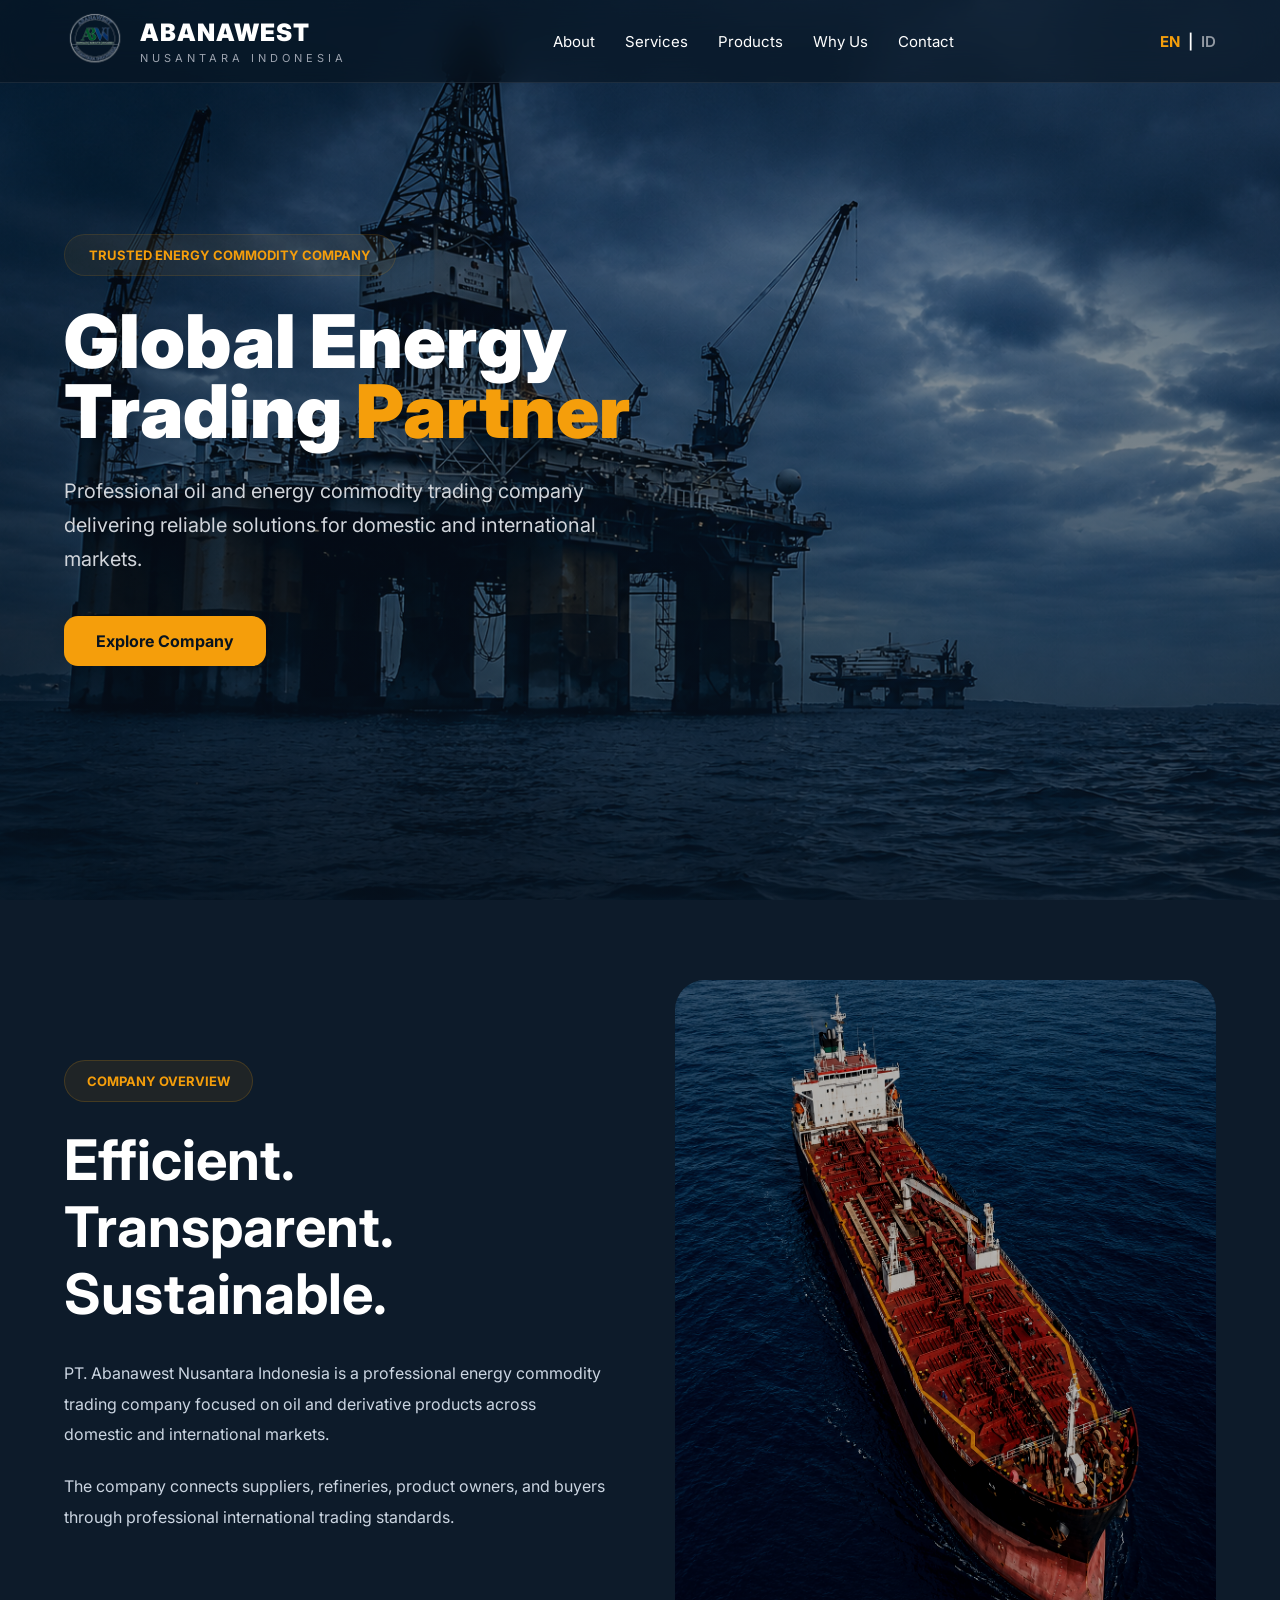
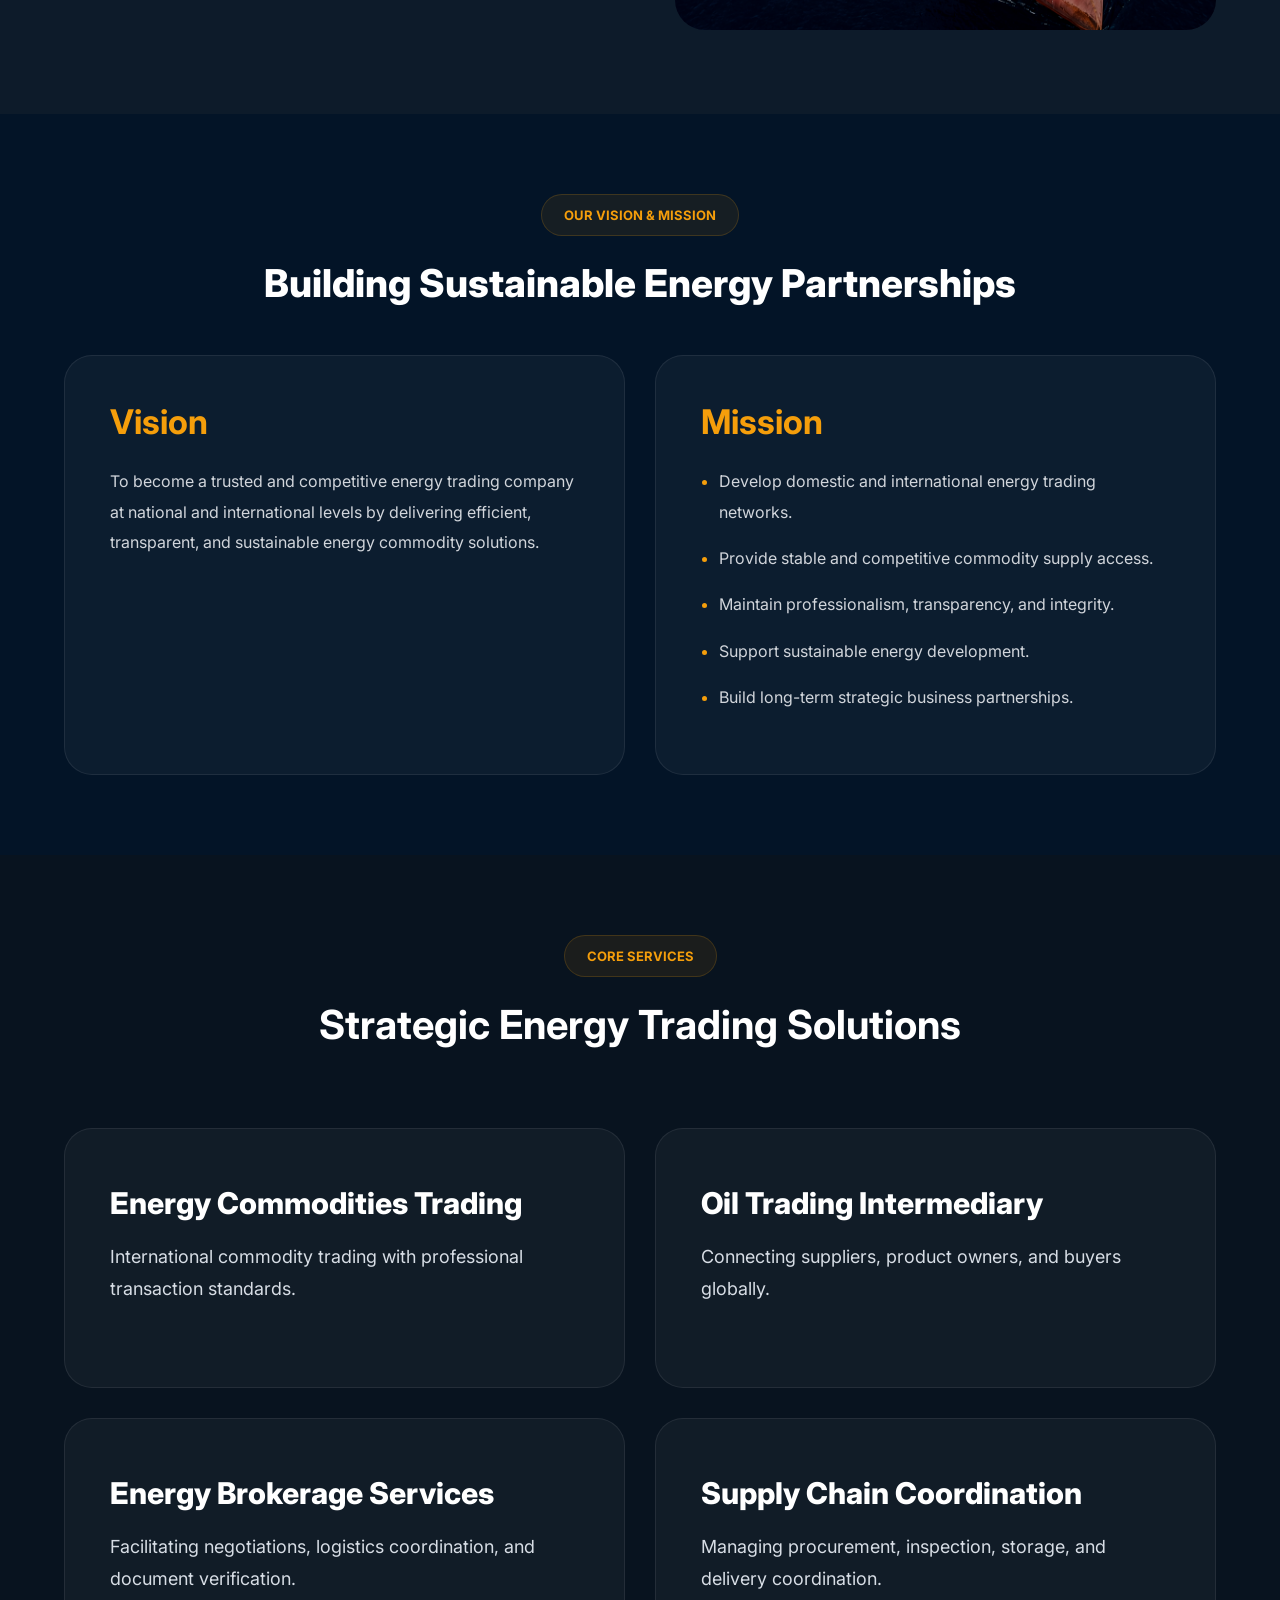
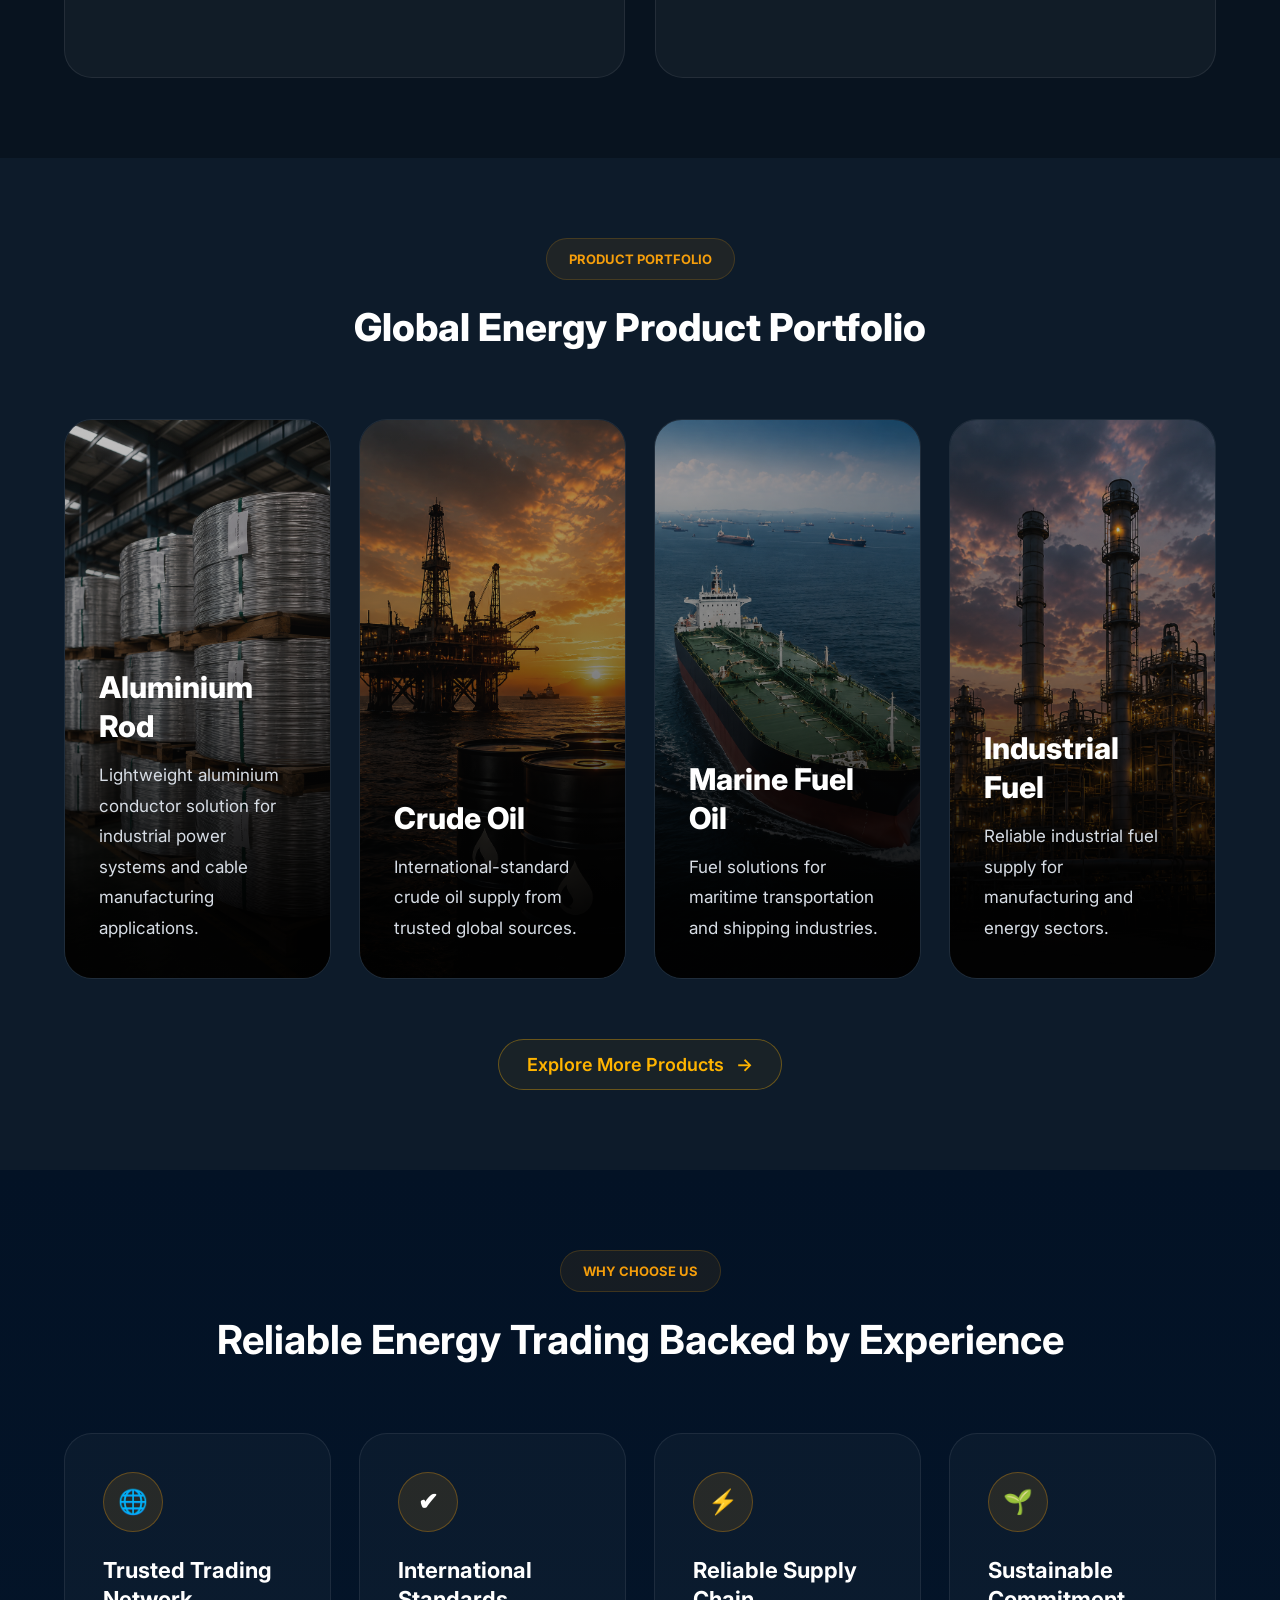
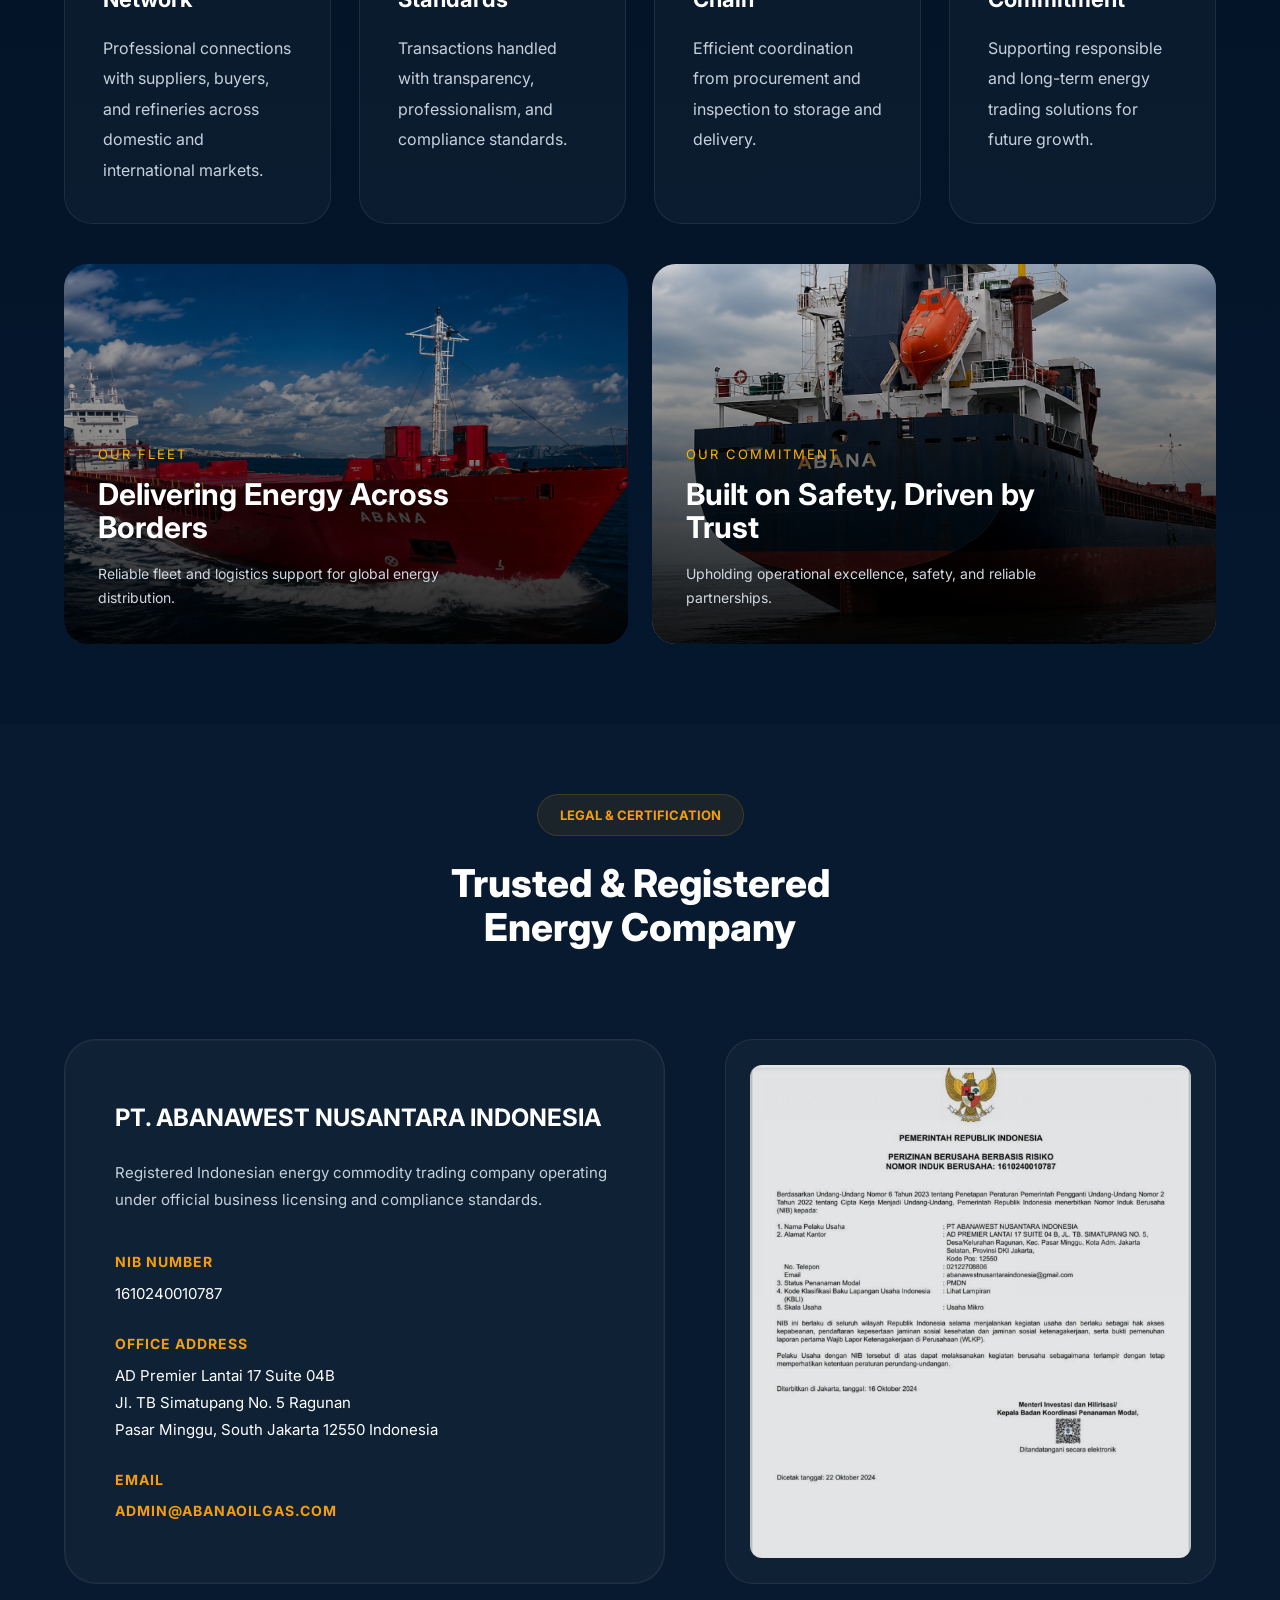
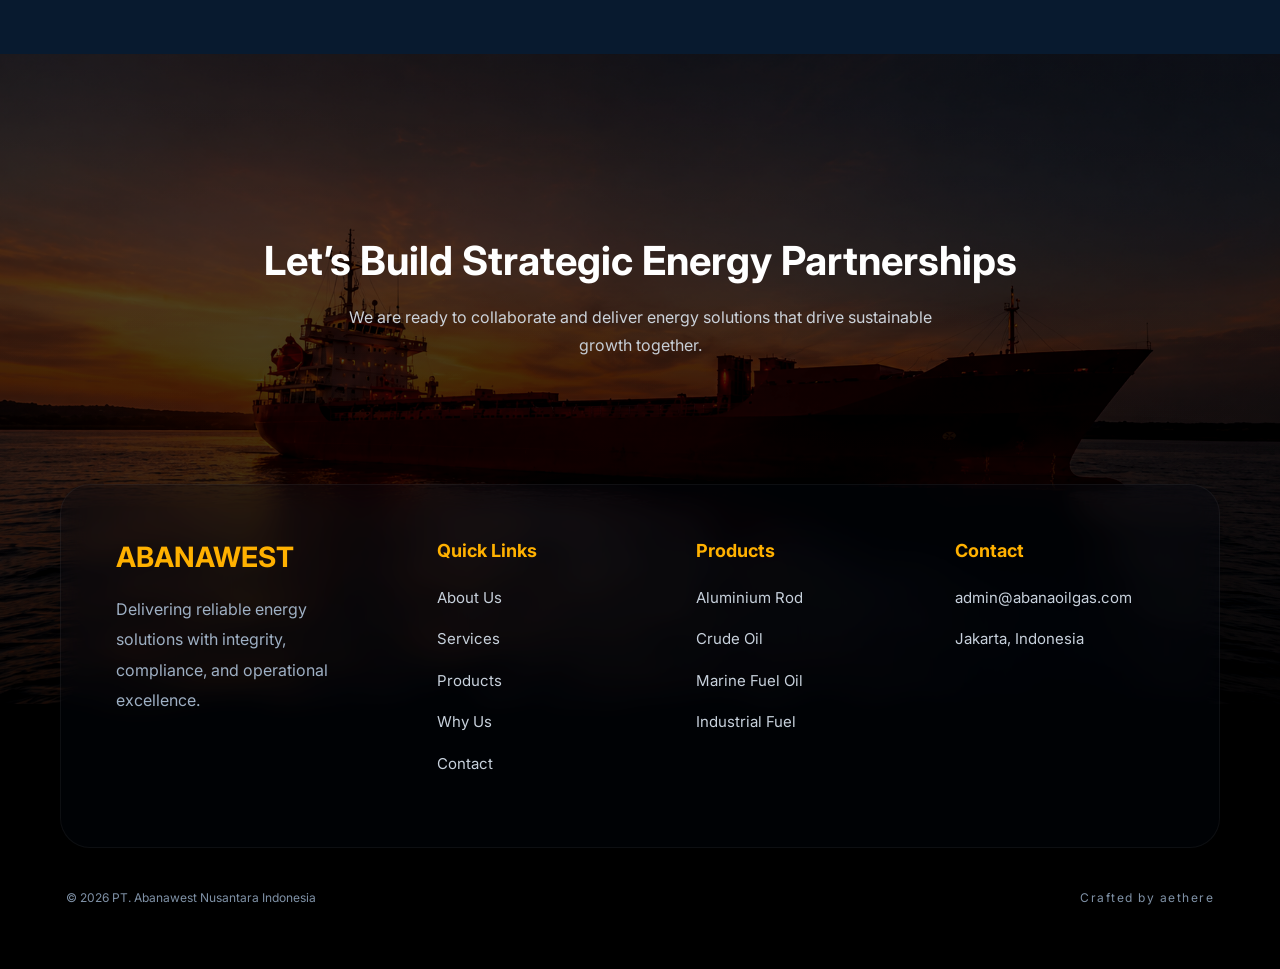
==== index.html @ 4944ed4c "first upload" ====
<!DOCTYPE html>
<html lang="en">

<head>

  <meta charset="UTF-8"/>

  <meta
    name="viewport"
    content="width=device-width, initial-scale=1.0"
  />

  <title>
    PT. Abanawest Nusantara Indonesia
  </title>

  <!-- GOOGLE FONT -->
  <link rel="preconnect" href="https://fonts.googleapis.com">

  <link
    rel="preconnect"
    href="https://fonts.gstatic.com"
    crossorigin
  >

  <link
    href="https://fonts.googleapis.com/css2?family=Inter:wght@300;400;500;600;700;800;900&display=swap"
    rel="stylesheet"
  >

  <!-- CSS -->
  <link rel="stylesheet" href="style.css"/>

</head>

<body>


  <!-- ========================= -->
  <!-- NAVBAR -->
  <!-- ========================= -->

  <header class="navbar">

    <div class="container nav-wrapper">

      <div class="logo-area">
        </a>

        <img
          src="images/abanalogo.png"
          alt="Abanawest Logo"
        >

        <div class="logo-text">

          <h1>
            ABANAWEST
          </h1>

          <p>
            NUSANTARA INDONESIA
          </p>

        </div>

      </div>


      <nav class="nav-menu">

        <a href="#about">
          About
        </a>

        <a href="#services">
          Services
        </a>

        <a href="#products">
          Products
        </a>

        <a href="#why-us">
          Why Us
        </a>
        
<a href="#footer-contact">
  Contact
</a>
      </nav>


      <div class="right-navbar">

        <div class="language-switcher">

          <span class="lang active" data-lang="en">
            EN
          </span>

          <span>|</span>

          <span class="lang" data-lang="id">
            ID
          </span>

        </div>

        <div class="mobile-menu-btn">

          ☰

        </div>

      </div>

    </div>

  </header>



  <!-- ========================= -->
  <!-- HERO -->
  <!-- ========================= -->

  <section class="hero">

    <div class="hero-overlay"></div>

    <div class="container hero-content">

      <div class="hero-text">

        <span class="hero-badge">

          TRUSTED ENERGY COMMODITY COMPANY

        </span>

        <h1
        data-en="Global Energy <span class='white-text'>Trading</span> <span>Partner</span>"

        data-id="Mitra Perdagangan Energi Global">

        Global Energy <span class="white-text">Trading</span> <span>Partner</span>

        </h1>


        <p

        data-en="Professional oil and energy commodity trading company delivering reliable solutions for domestic and international markets."

        data-id="Perusahaan perdagangan komoditas minyak dan energi profesional yang menyediakan solusi terpercaya untuk pasar domestik dan internasional.">

        Professional oil and energy commodity trading company delivering reliable solutions for domestic and international markets.

        </p>

        <div class="hero-buttons">

          <a
            href="#about"
            class="btn-primary"
          >
            Explore Company
          </a>
        </div>

      </div>

    </div>

  </section>



 <!-- ========================= -->
<!-- ABOUT -->
<!-- ========================= -->

<section
  class="about"
  id="about"
>

  <div class="container about-grid">

    <div class="about-text">

      <span class="section-tag">
        COMPANY OVERVIEW
      </span>

      <h2>

        Efficient.
        Transparent.
        Sustainable.

      </h2>

      <p class="about-p1">

        PT. Abanawest Nusantara Indonesia is a
        professional energy commodity trading
        company focused on oil and derivative
        products across domestic and
        international markets.

      </p>

      <p class="about-p2">

        The company connects suppliers,
        refineries, product owners,
        and buyers through professional
        international trading standards.

      </p>

    </div>

    <div class="about-image">

      <img
        src="images/tanker.jpg"
        alt="Oil Industry"
      >

    </div>

  </div>

</section>



<!-- ========================= -->
<!-- VISION MISSION -->
<!-- ========================= -->

<section
  class="vision-mission"
  id="vision-mission"
>

  <div class="container">

    <div class="section-title center">

      <span class="section-tag">
        OUR VISION & MISSION
      </span>

      <h2 class="vision-title">
        Building Sustainable
        Energy Partnerships
      </h2>

    </div>


    <div class="vm-grid">


      <!-- VISION -->

      <div class="vm-card">

        <h3 class="vision-heading">
          Vision
        </h3>

        <p class="vision-text">

          To become a trusted and competitive
          energy trading company at national
          and international levels by delivering
          efficient, transparent, and sustainable
          energy commodity solutions.

        </p>

      </div>



      <!-- MISSION -->

      <div class="vm-card">

        <h3 class="mission-heading">
          Mission
        </h3>

        <ul class="mission-list">

          <li>
            Develop domestic and international
            energy trading networks.
          </li>

          <li>
            Provide stable and competitive
            commodity supply access.
          </li>

          <li>
            Maintain professionalism,
            transparency, and integrity.
          </li>

          <li>
            Support sustainable
            energy development.
          </li>

          <li>
            Build long-term strategic
            business partnerships.
          </li>

        </ul>

      </div>

    </div>

  </div>

</section>


  <!-- ========================= -->
  <!-- SERVICES -->
  <!-- ========================= -->

  <section
    class="services"
    id="services"
  >

    <div class="container">

      <div class="section-title">

        <span class="section-tag">
          CORE SERVICES
        </span>

<h2 class="services-heading">

  Strategic Energy
  Trading Solutions

</h2>

      </div>

      <div class="service-grid">

        <div class="service-card">

          <h3>
            Energy Commodities Trading
          </h3>

          <p>

            International commodity trading
            with professional transaction
            standards.

          </p>

        </div>

        <div class="service-card">

          <h3>
            Oil Trading Intermediary
          </h3>

          <p>

            Connecting suppliers,
            product owners,
            and buyers globally.

          </p>

        </div>

        <div class="service-card">

          <h3>
            Energy Brokerage Services
          </h3>

          <p>

            Facilitating negotiations,
            logistics coordination,
            and document verification.

          </p>

        </div>

        <div class="service-card">

          <h3>
            Supply Chain Coordination
          </h3>

          <p>

            Managing procurement,
            inspection,
            storage,
            and delivery coordination.

          </p>

        </div>

      </div>

    </div>

  </section>



  <!-- ========================= -->
<!-- PRODUCTS -->
<!-- ========================= -->

<section class="products-section" id="products">

  <div class="container">

    <div class="section-title center">

      <span class="section-tag">
        PRODUCT PORTFOLIO
      </span>

      <h2 class="products-heading">
        Global Energy Product Portfolio
      </h2>

    </div>


    <div class="products-grid">


      <!-- B40 -->

   <div class="product-card">

  <img
    src="images/b40-biodiesel.jpg"
    alt="B40 Biodiesel"
  >

  <div class="product-overlay"></div>

  <div class="product-content">

    <h3 class="product-title-1">
      Aluminium Rod
    </h3>

    <p class="product-desc-1">

      Lightweight aluminium conductor solution
  for industrial power systems and cable
  manufacturing applications.

    </p>

  </div>

</div>



      <!-- CRUDE OIL -->

   <div class="product-card">

  <img
    src="images/crude-oil.jpg"
    alt="Crude Oil"
  >

  <div class="product-overlay"></div>

  <div class="product-content">

    <h3 class="product-title-2">
      Crude Oil
    </h3>

    <p class="product-desc-2">

      International-standard crude oil supply
      from trusted global sources.

    </p>

  </div>

</div>



      <!-- MARINE -->

    <div class="product-card">

  <img
    src="images/marine-fuel-oil.jpg"
    alt="Marine Fuel Oil"
  >

  <div class="product-overlay"></div>

  <div class="product-content">

    <h3 class="product-title-3">
      Marine Fuel Oil
    </h3>

    <p class="product-desc-3">

      Fuel solutions for maritime transportation
      and shipping industries.

    </p>

  </div>

</div>



      <!-- INDUSTRIAL -->
<div class="product-card">

  <img
    src="images/industrial-fuel.jpg"
    alt="Industrial Fuel"
  >

  <div class="product-overlay"></div>

  <div class="product-content">

    <h3 class="product-title-4">
      Industrial Fuel
    </h3>

    <p class="product-desc-4">

      Reliable industrial fuel supply for
      manufacturing and energy sectors.

    </p>

  </div>

</div>


    </div>
<div class="products-more">

  <a href="renewable-energy.html" class="more-products-btn">

    Explore More Products
    <span>→</span>

  </a>

</div>
  </div>

</section>  


<!-- ========================= -->
<!-- WHY US -->
<!-- ========================= -->

<section class="why-section" id="why-us">

  <div class="container">

    <!-- TOP -->

<div class="why-top">

  <div class="why-title-wrap">

    <div class="section-tag">
      WHY CHOOSE US
    </div>

    <h2 class="why-heading">
      Reliable Energy Trading Backed by Experience
    </h2>

  </div>

</div>


    <!-- GRID -->

    <div class="why-grid">

      <!-- CARD 1 -->

      <div class="why-card">

        <div class="why-icon">
          🌐
        </div>

        <h3>
          Trusted Trading Network
        </h3>

        <p>

          Professional connections with suppliers,
          buyers, and refineries across domestic
          and international markets.

        </p>

      </div>



      <!-- CARD 2 -->

      <div class="why-card">

        <div class="why-icon">
          ✔
        </div>

        <h3>
          International Standards
        </h3>

        <p>

          Transactions handled with transparency,
          professionalism, and compliance standards.

        </p>

      </div>



      <!-- CARD 3 -->

      <div class="why-card">

        <div class="why-icon">
          ⚡
        </div>

        <h3>
          Reliable Supply Chain
        </h3>

        <p>

          Efficient coordination from procurement
          and inspection to storage and delivery.

        </p>

      </div>



      <!-- CARD 4 -->

      <div class="why-card">

        <div class="why-icon">
          🌱
        </div>

        <h3>
          Sustainable Commitment
        </h3>

        <p>

          Supporting responsible and long-term
          energy trading solutions for future growth.

        </p>

      </div>

    </div>



    <!-- SHIP SHOWCASE -->

    <div class="ship-showcase">


      <!-- LEFT -->

      <div class="ship-card">

        <img
          src="images/ship-red.jpg"
          alt="ABANA Ship"
        >

<div class="ship-overlay">

  <span class="fleet-label-1">
    OUR FLEET
  </span>

  <h3 class="fleet-title-1">

    Delivering Energy
    Across Borders

  </h3>

  <p class="fleet-desc-1">

    Reliable fleet and logistics support
    for global energy distribution.

  </p>

</div>

      </div>



      <!-- RIGHT -->

      <div class="ship-card">

        <img
          src="images/ship-blue.jpg"
          alt="ABANA Vessel"
        >
<div class="ship-overlay">

  <span class="fleet-label-2">
    OUR COMMITMENT
  </span>

  <h3 class="fleet-title-2">

    Built on Safety,
    Driven by Trust

  </h3>

  <p class="fleet-desc-2">

    Upholding operational excellence,
    safety, and reliable partnerships.

  </p>

</div>

      </div>

    </div>

  </div>

</section>



<!-- ========================= -->
<!-- CERTIFICATIONS -->
<!-- ========================= -->

<section class="certification-section">

  <div class="container">

    <div class="section-title center">

      <span class="section-tag">
        LEGAL & CERTIFICATION
      </span>

    <h2 class="certification-heading">
  Trusted & Registered
  <br>
  Energy Company
</h2>

<br>
  
</h3>

    </div>


    <div class="certification-wrapper">


      <!-- LEFT -->

      <div class="certification-content">

        <h3 class="cert-title">
          PT. ABANAWEST NUSANTARA INDONESIA
        </h3>

        <p class="cert-desc">

          Registered Indonesian energy commodity
          trading company operating under official
          business licensing and compliance standards.

        </p>


        <div class="cert-info">

          <div class="cert-item">

            <span>
              NIB Number
            </span>

            <p>
              1610240010787
            </p>

          </div>


          <div class="cert-item">

            <span>
              Office Address
            </span>

            <p>

              AD Premier Lantai 17 Suite 04B<br>

              Jl. TB Simatupang No. 5 Ragunan<br>

              Pasar Minggu, South Jakarta 12550 Indonesia

            </p>

          </div>


          <div class="cert-item">

            <span>
              Email
            </span>

            <p>

              <span class="email-break">

               admin@abanaoilgas.com

              </span>

            </p>

          </div>

        </div>

      </div>



      <!-- RIGHT -->

      <div class="certificate-image">

        <img
          src="images/certificate.jpg"
          alt="Company Certificate"
        >

      </div>

    </div>

  </div>

</section>



<!-- ========================= -->
<!-- FOOTER -->
<!-- ========================= -->
<footer class="footer" id="footer-contact">


  <!-- FOOTER HERO -->

  <div class="footer-banner">

    <img
      src="images/footer-ship.jpg"
      alt="Energy Ship"
    >

    <div class="footer-overlay"></div>


    <div class="footer-banner-content">

      <h2>

        Let’s Build Strategic
        Energy Partnerships

      </h2>

      <p>

        We are ready to collaborate and deliver
        energy solutions that drive sustainable
        growth together.

      </p>     

    </div>

  </div>



  <!-- MAIN FOOTER -->

 <div class="footer-main transparent-footer">

    <div class="container">

      <div class="footer-grid">


        <!-- BRAND -->

        <div class="footer-brand">

          <h3>
            ABANAWEST
          </h3>

          <p>

            Delivering reliable energy solutions
            with integrity, compliance,
            and operational excellence.

          </p>

        </div>



     <!-- LINKS -->

<div>

  <h4>
    Quick Links
  </h4>

  <ul>

    <li>
      <a href="#about">
        About Us
      </a>
    </li>

    <li>
      <a href="#services">
        Services
      </a>
    </li>

    <li>
      <a href="#products">
        Products
      </a>
    </li>

    <li>
      <a href="#why-us">
        Why Us
      </a>
    </li>

    <li>
      <a href="#footer-contact">
        Contact
      </a>
    </li>

  </ul>

</div>



        <!-- PRODUCTS -->

        <div>

          <h4>
            Products
          </h4>

          <ul>
 <li>
            Aluminium Rod
            </li>
            
            <li>
              Crude Oil
            </li>

            <li>
              Marine Fuel Oil
            </li>

            <li>
              Industrial Fuel
            </li>

          </ul>

        </div>



        <!-- CONTACT -->

        <div>

          <h4>
            Contact
          </h4>

          <ul>

            <li>

              admin@abanaoilgas.com

            </li>

            <li>

              Jakarta, Indonesia

            </li>

          </ul>

        </div>

      </div>



      <!-- BOTTOM -->

      <div class="footer-bottom">

        <p>

          © 2026 PT. Abanawest Nusantara Indonesia

        </p>

        <p class="footer-credit">

          Crafted by aethere

        </p>

      </div>

    </div>

  </div>

</footer>
</section>


  <!-- JS -->
  <script src="script.js"></script>

</body>
</html>
---- style.css ----
/* ========================= */
  /* RESET */
  /* ========================= */

  *{
    margin:0;
    padding:0;
    box-sizing:border-box;
  }

  html{
    scroll-behavior:smooth;
  }
body{
    font-family:'Inter',sans-serif;
    background:black;
    color:white;
    overflow-x:hidden;
}


  /* ========================= */
  /* CONTAINER */
  /* ========================= */

  .container{
    width:90%;
    max-width:1280px;
    margin:auto;
  }


  /* ========================= */
  /* NAVBAR */
  /* ========================= */

  .navbar{
    position:fixed;
    top:0;
    left:0;

    width:100%;

    z-index:999;

    background:rgba(8,19,31,0.58);

    backdrop-filter:blur(16px);

    border-bottom:1px solid rgba(255,255,255,0.08);
  }

  .nav-wrapper{
    display:flex;
    justify-content:space-between;
    align-items:center;

    padding:10px 0;
  }

  .logo-area{
    display:flex;
    align-items:center;
    gap:14px;
  }

  .logo-area img{
    width:62px;
    height:62px;
  }

  .logo-text h1{
    font-size:24px;

    font-weight:900;

    letter-spacing:1px;
  }

  .logo-text p{
    color:#9ca3af;

    font-size:11px;

    letter-spacing:4px;

    margin-top:4px;
  }

.hero-btn-outline{

  display:inline-flex;

  align-items:center;

  justify-content:center;

  padding:18px 42px;

  border-radius:18px;

  border:1px solid rgba(255,255,255,0.18);

  background:rgba(255,255,255,0.03);

  color:#ffffff;

  text-decoration:none;

  font-weight:600;

  font-size:18px;

  backdrop-filter:blur(10px);

  transition:0.3s;
}

.hero-btn-outline:hover{

  background:rgba(255,177,0,0.12);

  border-color:#ffb100;

  color:#ffb100;
}
  /* ========================= */
  /* NAV MENU */
  /* ========================= */

  .mobile-menu-btn{
    display:none;

    font-size:30px;

    color:white;

    cursor:pointer;

    user-select:none;
  }

  .nav-menu{
    display:flex;
    gap:30px;
  }

  .nav-menu a{
    text-decoration:none;

    color:white;

    font-size:15px;

    transition:0.3s ease;
  }

  .nav-menu a:hover{
    color:#f7a600;
  }

  .nav-menu a.active{
    color:#f7a600;
  }

  /* ========================= */
  /* LANGUAGE SWITCHER */
  /* ========================= */

  .right-navbar{

    display:flex;

    align-items:center;

    gap:28px;
  }

  .language-switcher{

    display:flex;

    align-items:center;

    gap:8px;

    font-size:15px;

    font-weight:600;
  }

  .lang{

    cursor:pointer;

    color:rgba(255,255,255,0.55);

    transition:0.3s;
  }

  .lang:hover{
    color:#f59e0b;
  }

  .lang.active{

    color:#f59e0b;

    font-weight:700;
  }

  /* ========================= */
  /* HERO */
  /* ========================= */

  .hero{
    min-height:100vh;

    position:relative;

    display:flex;
    align-items:center;
  background:
  linear-gradient(
    rgba(8,19,31,0.38),
    rgba(8,19,31,0.62)
  ),

    url('./images/hero-bg.png');

    background-size:cover;

    background-position:center;

    background-repeat:no-repeat;
  }

  .hero-content{
    position:relative;
    z-index:2;
  }

  .hero-text{
    max-width:760px;
  }

  .hero-badge{
    display:inline-block;

    padding:12px 24px;

    border-radius:50px;

    background:rgba(245,158,11,0.06);

    border:1px solid rgba(245,158,11,0.12);

    color:#f59e0b;

    font-size:13px;
    font-weight:700;

    margin-bottom:30px;
  }

  .hero-text h1{

    font-size:74px;

    line-height:0.95;

    font-weight:900;

    margin-bottom:28px;
  }

  .hero-text h1 span{
    color:#f59e0b;
  }

  .hero-text h1 .white-text{
    color:white;
  }

  .hero-text p{

  max-width:540px;
    color:#d1d5db;

    font-size:20px;

    line-height:1.7;

    margin-bottom:40px;
  }

  .hero-buttons{
    display:flex;
    gap:20px;
  }

  .btn-primary{
    background:#f59e0b;

    color:#08131f;

  padding:15px 32px;

    border-radius:14px;

    text-decoration:none;

    font-weight:700;

    transition:0.3s;
  }

  .btn-primary:hover{
    transform:translateY(-4px);
  }

  .btn-secondary{
  border:1px solid rgba(255,255,255,0.28);

    color:white;

    padding:16px 34px;

    border-radius:14px;

    text-decoration:none;

    font-weight:700;

    transition:0.3s;
  }

  .btn-secondary:hover{
  border-color:rgba(245,158,11,0.45);

    color:#f59e0b;
  }


  /* ========================= */
  /* GENERAL SECTION */
  /* ========================= */

  section{
    padding:120px 0;
  }

  .section-title{
    text-align:center;

    margin-bottom:80px;
  }

  .section-tag{
    display:inline-block;

    padding:12px 22px;

    border-radius:50px;

    background:rgba(245,158,11,0.08);

    border:1px solid rgba(245,158,11,0.18);

    color:#f59e0b;

    margin-bottom:25px;

    font-size:13px;

    font-weight:700;
  }

.section-title h2{

    font-size:40px;

    line-height:1.15;

    max-width:980px;

    margin:auto;
}

  /* ========================= */
  /* ABOUT */
  /* ========================= */

  .about{
    background:#0d1b2a;
    padding-top:95px;
      padding:80px 0 80px;
  }

  .about-grid{
    display:grid;

    grid-template-columns:1fr 1fr;

    gap:70px;

    align-items:center;
  }

  .about-text h2{
    font-size:56px; 

    line-height:1.2;

    margin-bottom:30px;
  }

  .about-text p{
    color:#cbd5e1;

    line-height:1.9;

    margin-bottom:22px;
  }

  .about-image img{

    width:100%;

    height:650px;

    object-fit:cover;

    border-radius:30px;

    filter:
    brightness(0.72)
    contrast(1.08)
    saturate(0.92);

    transition:0.4s;
  }
  .about-image img:hover{

    filter:
    brightness(0.88)
    contrast(1.12)
    saturate(1);

    transform:scale(1.01);
  }
  /* ========================= */
  /* VISION MISSION */
  /* ========================= */

  .vision-mission{

   padding:80px 0;

    background:#031427;
  }

  .section-title.center{

    text-align:center;

    margin-bottom:50px;
  }

  .certification-heading{

  font-size:58px;

  line-height:1.15;

  max-width:900px;

  margin:auto;
}
  .section-title.center h2{

    max-width:950px;

    margin:auto;

    font-size:clamp(30px,3vw,42px);

    line-height:1.15;

    font-weight:800;
  }

  .vm-grid{

    display:grid;

    grid-template-columns:1fr 1fr;

    gap:30px;
  }

  .vm-card{

    background:
    rgba(255,255,255,0.04);

    border:
    1px solid rgba(255,255,255,0.08);

    border-radius:28px;

    padding:45px;

    transition:0.35s;
  }

  .vm-card:hover{

    transform:translateY(-6px);

    border-color:#f59e0b;
  }

  .vm-card h3{

    font-size:34px;

    margin-bottom:24px;

    color:#f59e0b;
  }

  .vm-card p{

    color:#d1d5db;
  max-width:520px;
    line-height:1.9;

    font-size:16px;
  }

  .vm-card ul{

    padding-left:18px;
  }

  .vm-card li{

    color:#d1d5db;

    line-height:1.9;

    margin-bottom:16px;

    font-size:16px;
  }

  .vm-card li::marker{

    color:#f59e0b;
  }
  /* ========================= */
  /* SERVICES */
  /* ========================= */

  /* SERVICES SPACING */

.services{
background:#08131f;
position:relative;
z-index:2;
  padding:80px 0 80px !important;
}

  .service-grid{
    display:grid;

    grid-template-columns:repeat(2,1fr);

    gap:30px;
  }

  .service-card{

    background:rgba(255,255,255,0.04);

    border:1px solid rgba(255,255,255,0.08);

    padding:55px 45px;

    min-height:260px;

    border-radius:28px;

    transition:0.35s;
  }

  .service-card:hover{

    transform:translateY(-8px);

    border-color:#f59e0b;
  }

  .service-card h3{

    font-size:30px;

    line-height:1.3;

    margin-bottom:18px;

    font-weight:800;
  }

  .service-card p{

    color:#d7dde5;

    font-size:18px;

    line-height:1.8;

    max-width:520px;
  }

  /* ========================= */
  /* PRODUCTS */
  /* ========================= */

  .products-section{

  padding:80px 0 80px;

    background:#0d1b2a;
  }

  .products-grid{

    display:grid;

    grid-template-columns:repeat(4,1fr);

    gap:28px;

    margin-top:70px;
  }

  .product-card{

    position:relative;

    overflow:hidden;

    min-height:560px;

    border-radius:28px;

    border:1px solid rgba(255,255,255,0.08);

    transition:0.4s;
  }

  .product-card:hover{

    transform:translateY(-10px);
  }

  .product-card img{

    position:absolute;

    inset:0;

    width:100%;

    height:100%;   

    object-fit:cover;

    transition:0.5s;

    filter:
    saturate(0.88)
    contrast(0.92)
    brightness(0.92);
  }

  .product-card:hover img{

    transform:scale(1.06);
  }

  .product-overlay{

    position:absolute;

    inset:0;

    background:
    linear-gradient(
    to top,
    rgba(0,0,0,0.94) 12%,
    rgba(0,0,0,0.38) 58%,
    rgba(0,0,0,0.12) 100%
    );
  }

  .product-content{

    position:absolute;

    bottom:0;

    left:0;

    width:100%;

    padding:34px;
  }

  .product-content h3{

    font-size:30px;

    line-height:1.3;

    margin-bottom:14px;

    font-weight:800;

    color:white;
  }

  .product-content p{

    color:#d7dde5;

    font-size:17px;

    line-height:1.8;
  }


  /* ========================= */
  /* WHY US */
  /* ========================= */

  .why-grid{
    display:grid;

    grid-template-columns:repeat(3,1fr);

    gap:25px;
  }

  .why-card{
    background:rgba(255,255,255,0.04);

    border:1px solid rgba(255,255,255,0.08);

    padding:35px;

    border-radius:24px;

    font-size:22px;

    font-weight:700;

    transition:0.3s;
  }

  .why-card:hover{
    border-color:#f59e0b;

    transform:translateY(-6px);
  }


  /* ========================= */
/* FOOTER */
/* ========================= */

.footer{

  position:relative;

  background:transparent;

  margin-top:-120px;

  z-index:2;
}

/* BANNER */

.footer-banner{

  position:relative;

  height:72vh;

  min-height:650px;

  overflow:hidden;
}

.footer-banner img{
  width:100%;
  height:100%;
  object-fit:cover;

  filter:
  brightness(0.38)
  contrast(1.08)
  saturate(0.9);
}

.footer-overlay{

  position:absolute;

  inset:0;

  background:linear-gradient(
    to bottom,
    rgba(0,0,0,0.10) 0%,
    rgba(0,0,0,0.18) 45%,
    rgba(0,0,0,0.08) 75%,
    rgba(0,0,0,0) 100%
  );
}

.footer-banner::after{

  content:"";

  position:absolute;

  left:0;
  right:0;
  bottom:0;

  height:420px;

  background:linear-gradient(
    to bottom,
    rgba(0,0,0,0) 0%,
    rgba(0,0,0,0.12) 35%,
    rgba(0,0,0,0.28) 70%,
    rgba(0,0,0,0.45) 100%
  );

  z-index:1;
}
.footer-banner-content{

  position:absolute;
  inset:0;

  display:flex;
  flex-direction:column;

  justify-content:center;
  align-items:center;

  text-align:center;

  padding:20px;

  transform:translateY(-65px);
}

.footer-banner-content h2{

  font-size:40px;

  line-height:1.08;

  max-width:760px;

  margin-bottom:20px;
}

.footer-banner-content p{
  max-width:620px;

  color:#d1d8e0;

  line-height:1.8;

  font-size:16px;

  margin-bottom:28px;
}

.footer-btn{
  display:inline-flex;

  align-items:center;
  justify-content:center;

  padding:15px 34px;

  background:#ffb100;

  color:#07111d;

  border-radius:999px;

  font-weight:700;

  text-decoration:none;

  transition:0.3s;
}

.footer-btn:hover{
  transform:translateY(-3px);
}

/* MAIN FOOTER */

.footer-main{

  margin-top:-220px;

  position:relative;

  z-index:5;
}

.footer-grid{

background:rgba(24, 3, 21, 0.38);

  border:1px solid rgba(255,255,255,0.06);

  border-radius:30px;

  padding:55px;

  display:grid;

  grid-template-columns:1.3fr 1fr 1fr 1fr;

  gap:50px;

  backdrop-filter:blur(18px);

box-shadow:
0 20px 80px rgba(0,0,0,0.35);
}

.footer-brand h3{
  font-size:28px;

  color:#ffb100;

  margin-bottom:20px;
}

.footer-brand p{
  color:#9eb0c4;

  line-height:1.9;

  font-size:16px;

  max-width:260px;
}

.footer-grid h4{
  color:#ffb100;

  margin-bottom:24px;

  font-size:18px;
}

.footer-grid ul{
  list-style:none;
}

.footer-grid li{
  margin-bottom:16px;

  color:#c7d1dc;

  line-height:1.7;

  font-size:15px;
}

.footer-grid a{
  color:#c7d1dc;

  text-decoration:none;

  transition:0.3s;
}

.footer-grid a:hover{
  color:#ffb100;
}

/* BOTTOM */

.footer-bottom{
  display:flex;

  justify-content:space-between;
  align-items:center;

  padding:24px 6px;

  margin-top:18px;
}

.footer-bottom p{
  color:#7d8ea3;

  font-size:12px;

  margin:0;
}

.footer-credit{
  letter-spacing:1px;
}

/* MOBILE */

@media(max-width:768px){

  .footer-banner{
    height:300px;
  }

  .footer-banner-content h2{
    font-size:34px;
  }

  .footer-banner-content p{
    font-size:14px;
  }

  .footer-grid{
    grid-template-columns:1fr;

    padding:34px 28px;

    gap:30px;
  }

  .footer-main{
      margin-top:-45px;
  }

  .footer-bottom{
    flex-direction:column;

    gap:8px;

    text-align:center;
  }
}
  /* ========================= */
/* WHY US */
/* ========================= */

.why-section{

     padding: 80px 0 80px !important;

  background:linear-gradient(to bottom,#031225,#04172d);
}

.why-top{

  display:flex;

  justify-content:center;

  align-items:center;

  text-align:center;

  margin-bottom:50px;
}

.why-heading{

  font-size:48px;

  line-height:1.08;

  max-width:620px;
}

.why-description{

  max-width:360px;

  color:#a8b4c2;

  line-height:1.7;

  font-size:15px;
}

.why-grid{

  display:grid;

  grid-template-columns:repeat(4,1fr);

  gap:24px;

  margin-bottom:40px;
}

.why-card{

  background:#0b1f38;

  border:1px solid rgba(255,255,255,0.08);

  border-radius:24px;

  padding:34px 28px;

  transition:0.3s;
}

.why-card:hover{

  transform:translateY(-6px);

  border-color:#ffb100;
}

.why-icon{

  font-size:34px;

  margin-bottom:26px;
}

.why-card h3{

  font-size:30px;

  line-height:1.2;

  margin-bottom:18px;
}

.why-card p{

  color:#aab6c3;

  line-height:1.8;

  font-size:15px;
}


/* SHIP SHOWCASE */

.ship-showcase{

  display:grid;

  grid-template-columns:1fr 1fr;

  gap:24px;
}

.ship-card{

  position:relative;

  overflow:hidden;

  border-radius:24px;

  height:380px;
}

.ship-card img{

  width:100%;

  height:100%;

  object-fit:cover;

  transition:0.5s;
}

.ship-card:hover img{

  transform:scale(1.05);
}

.ship-overlay{

  position:absolute;

  inset:0;

  display:flex;

  flex-direction:column;

  justify-content:flex-end;

  align-items:flex-start;

  padding:34px;

  background:linear-gradient(
    to top,
    rgba(0,0,0,0.88),
    rgba(0,0,0,0.1)
  );
}

.ship-overlay span{

  color:#ffb100;

  font-size:13px;

  letter-spacing:2px;

  margin-bottom:16px;
}

.ship-overlay h3{

  font-size:30px;

  line-height:1.1;

  margin-bottom:18px;

  max-width:420px;
}

.ship-overlay p{

  color:#d1d8e0;

  line-height:1.7;

  max-width:360px;

  font-size:14px;
}
  /* ========================= */
  /* CERTIFICATION */
  /* ========================= */

  .certification-section{

    padding:70px 0;

    background:#081a2f;
  }

 .certification-wrapper{

  margin-top:70px;

  display:grid;

  grid-template-columns:1.1fr 0.9fr;

  gap:60px;

  align-items:stretch;
}

.certification-content{

  background:rgba(255,255,255,0.03);

  border:1px solid rgba(255,255,255,0.08);

  box-shadow:0 0 0 1px rgba(255,255,255,0.03) inset;

  border-radius:32px;

  padding:50px;

  height:100%;

  display:flex;

  flex-direction:column;

  justify-content:center;
}

  .cert-title{

    font-size:38px;

    line-height:1.3;

    margin-bottom:24px;

    color:#fff;

    font-weight:800;
  }

  .cert-title{

   font-size:24px !important;

  line-height:1.35 !important;

  font-weight:700 !important;

  max-width:520px;

  padding-top:12px;
}
  .cert-desc{

    color:#c7d1dc;

    line-height:1.8;

    margin-bottom:40px;

      font-size:15px;
  }

  .cert-info{

    display:flex;

    flex-direction:column;

    gap:28px;
  }

  .cert-item span{

    display:block;

    color:#f59e0b;

    font-size:14px;

    font-weight:700;

    letter-spacing:1px;

    margin-bottom:10px;

    text-transform:uppercase;
  }

  .cert-item p{

    color:#fff;

    line-height:1.8;

   font-size:15px;

  }

.certificate-image{

  background:rgba(255,255,255,0.03);

  border:1px solid rgba(255,255,255,0.08);

  border-radius:28px;

  padding:24px;

  overflow:hidden;

  display:flex;

  align-items:flex-start;

  justify-content:center;
}

.certificate-image img{

  width:100%;

  max-width:620px;

  height:auto;

  display:block;

  margin:auto;

  object-fit:contain;

  opacity:0.92;

  padding:0;

  border-radius:12px;

  filter:
  brightness(0.96)
  contrast(1);
}
.email-break{

  word-break:break-word;
}

/* ========================= */
/* WHY US */
/* ========================= */

.why-heading{

  font-size:40px;

  line-height:1.15;

  max-width:980px;

  margin:auto;
}

.why-grid{

  margin-top:70px;

  display:grid;

  grid-template-columns:repeat(4,1fr);

  gap:28px;
}

.why-card{

  background:rgba(255,255,255,0.03);

  border:1px solid rgba(255,255,255,0.08);

  border-radius:28px;

  padding:38px;

  transition:0.4s;
}

.why-card:hover{

  transform:translateY(-8px);

  border-color:#f59e0b;
}

.why-icon{

  width:60px;

  height:60px;

  border-radius:50%;

  background:rgba(245,158,11,0.12);

  border:1px solid rgba(245,158,11,0.3);

  display:flex;

  align-items:center;

  justify-content:center;

  font-size:24px;

  margin-bottom:24px;
}

.why-card h3{

  font-size:22px;

  line-height:1.35;

  margin-bottom:18px;

  color:#fff;
}
.why-card p{

  color:#c7d1dc;

  line-height:1.9;

  font-size:16px;

  font-weight:400;
}



/* ========================= */
/* CONTACT */
/* ========================= */

.contact-section{

  position:relative;

  z-index:2;

  padding:70px 0 0;

  background:transparent;
}

.contact-wrapper{

  display:grid;

  grid-template-columns:1fr 1fr;

  gap:70px;

align-items:flex-start;
}

.contact-heading{

  font-size:58px;

  line-height:1.08;

  margin:26px 0;

  max-width:620px;
}

.contact-text{

  color:#c7d1dc;

  line-height:1.9;

  max-width:560px;

  margin-top:10px;

  margin-bottom:34px;

  font-size:16px;
}

.contact-btn{

  display:inline-flex;

  align-items:center;

  justify-content:center;
margin-top:10px;
  padding:18px 34px;

  border-radius:50px;

  background:#f59e0b;

  color:#fff;

  font-weight:700;

  transition:0.3s;
}

.contact-btn:hover{

  transform:translateY(-4px);
}

.contact-info{

  background:rgba(255,255,255,0.03);

  border:1px solid rgba(255,255,255,0.08);

  border-radius:30px;

  padding:50px;
}

.contact-item{

  margin-bottom:34px;
}

.contact-item:last-child{

  margin-bottom:0;
}

.contact-item span{

  display:block;

  color:#f59e0b;

  font-size:14px;

  font-weight:700;

  letter-spacing:1px;

  margin-bottom:14px;
}

.contact-item p{

  color:#fff;

  line-height:1.9;

  font-size:17px;
}

.email-break{

  word-break:break-word;
    font-size:15px;
}



/* ========================= */
/* TABLET */
/* ========================= */

@media(max-width:991px){

  .why-grid{

    grid-template-columns:repeat(2,1fr);
  }

  .contact-wrapper{

    grid-template-columns:1fr;
  }

  .contact-heading{

    font-size:52px;
  }

}



/* ========================= */
/* MOBILE */
/* ========================= */

@media(max-width:768px){

  .why-grid{

    grid-template-columns:1fr;
  }

  .why-heading{

    font-size:38px;
  }

  .why-card{

    padding:30px;
  }

  .why-card h3{

    font-size:22px;
  }

  .contact-section{

    padding:100px 0;
  }

  .contact-heading{

    font-size:40px;
  }

  .contact-info{

    padding:34px 28px;
  }

  .contact-item p{

    font-size:15px;
  }

  .ship-showcase{

  grid-template-columns:1fr;

  gap:20px;
}

.ship-card{

  height:320px;
}

.ship-overlay{

  padding:24px;
}

.ship-overlay h3{

  font-size:34px;

  max-width:280px;
}

.ship-overlay p{

  font-size:14px;

  max-width:260px;

  line-height:1.6;
}
}
  /* ========================= */
  /* TABLET */
  /* ========================= */

  @media(max-width:991px){

    .certification-wrapper{

      grid-template-columns:1fr;

   gap:80px;
    }

   .cert-title{

  font-size:30px;

  line-height:1.35;

  padding-top:12px;

  margin-bottom:24px;

  color:#fff;

  font-weight:700;

  max-width:520px;
}

  }


  /* ========================= */
  /* MOBILE */
  /* ========================= */

  @media(max-width:768px){

    .certification-content{

      padding:34px 28px;
    }

    .cert-title{

      font-size:28px;
    }

    .cert-desc,
    .cert-item p{

      font-size:15px;

      line-height:1.8;
    }

  }

  /* ========================= */
  /* RESPONSIVE TABLET */
  /* ========================= */

  @media(max-width:992px){

  .hero-text h1{

    font-size:36px;

    line-height:0.95;

    max-width:320px;
  }

    .hero-text p{
      font-size:18px;
        max-width:330px;
    }

  .about-grid,
  .service-grid,
  .why-grid,
  .footer-grid{

    grid-template-columns:1fr;

    gap:20px;
  }

  .products-grid{

    grid-template-columns:1fr;

    gap:24px;
  }
    .section-title h2,
    .about-text h2{
      font-size:px;
    }

    .vision-title{
    font-size:74px;
    line-height:0.95;
    font-weight:900;
    letter-spacing:-2px;
}

  }
/* ========================= */
/* FOOTER */
/* ========================= */

.footer{

  position:relative;

  margin-top:0;

  background:transparent;
  padding-bottom:40px;
}

.footer .container{

  width:100%;

  max-width:1400px;

  margin:auto;

  padding:0 60px;
}

.footer-bottom{

  display:flex;

  justify-content:space-between;

  align-items:center;

  padding:24px 6px;

  margin-top:18px;

  position:relative;

  z-index:5;
}

.footer-bottom p{

  margin:0;

  color:#7f91a6;

  font-size:12px;
}

.footer-credit{

  color:#5f7084;

  font-size:11px;

  letter-spacing:1.5px;

  text-align:right;
}

  /* ========================= */
  /* RESPONSIVE MOBILE */
  /* ========================= */

  @media(max-width:768px){

    .vm-grid{
  align-items:start;
    grid-template-columns:1fr;
      gap:24px;
  }

  .vm-card{

    padding:30px;
  }

  .vm-card h3{

    font-size:28px;
  }

  .vm-card p,
  .vm-card li{

    font-size:15px;

    line-height:1.8;
  }
    /* NAVBAR */

    .mobile-menu-btn{
      display:block;
    }

    .navbar{
      background:rgba(8,19,31,0.82);

      backdrop-filter:blur(14px);
    }

    .nav-wrapper{
      padding:10px 0;
    }

    .logo-area{
      gap:10px;
    }

    .logo-area img{
      width:42px;
      height:42px;
    }

    .logo-text h1{
      font-size:15px;
    }

    .logo-text p{
      font-size:8px;

      letter-spacing:3px;

      margin-top:2px;
    }

    .nav-menu{

      position:absolute;

      top:78px;

      right:14px;

      width:220px;

      background:rgba(8,19,31,0.94);

      backdrop-filter:blur(18px);

      border:1px solid rgba(255,255,255,0.08);

      border-radius:18px;

      padding:10px;

      display:none;

      flex-direction:column;

      gap:4px;

      box-shadow:
      0 20px 40px rgba(0,0,0,0.35);
    }

    .nav-menu.active{
      display:flex;
    }

  .nav-menu a.active{
    color:#f7a600;
  }

    .nav-menu a{

      width:100%;

      padding:14px 16px;

      border-radius:12px;

      font-size:14px;
    }


    /* HERO */

    .hero{

      min-height:100vh;

    padding:70px 0 50px;

      display:flex;

      align-items:flex-start;

      background:
      linear-gradient(
        rgba(8,19,31,0.18),
        rgba(8,19,31,0.50)
      ),

      url('./images/hero-bg.png');

      background-size:cover;

    background-position:74% center;

      background-repeat:no-repeat;
    }

    .hero-content{
      width:100%;

    padding-top:14px;
    }

    .hero-text{
      max-width:100%;

      padding:0 14px;
    }

  .hero-badge{

    font-size:10px;

    padding:10px 18px;

      margin-bottom:18px;
    }

    .hero-text h1{

      font-size:40px;

      line-height:1.0;

      letter-spacing:-2px;

      margin-bottom:22px;
    }

    .hero-text p{
  text-shadow:0 2px 10px rgba(0,0,0,0.35);
      font-size:16px;

      line-height:1.7;

      max-width:100%;

      margin-bottom:30px;
    }

    .hero-buttons{

      display:flex;

      flex-direction:column;

      gap:14px;
    }

    .btn-primary,
    .btn-secondary{

      width:100%;

      text-align:center;

    padding:15px 22px;

      border-radius:16px;

      font-size:15px;
    }


    /* SECTION */

    section{
      padding:80px 0;
    }

    .section-title{
      margin-bottom:45px;
    }

    .section-title h2,
    .about-text h2{

      font-size:34px;

      line-height:1.2;
    }

    .section-tag{

    font-size:11px;

      padding:9px 16px;
    }


    /* GRID */

.about-grid,
.service-grid,
.why-grid,
.footer-grid{

  grid-template-columns:1fr;

  gap:20px;
}

.products-grid{

  grid-template-columns:1fr;

  gap:24px;
}


    /* ABOUT */

    .about-text{
      order:2;
    }

    .about-image{
      order:1;
    }

    .about-image img{

      width:100%;

      height:320px;

      object-fit:cover;

      border-radius:24px;
    }

    .about-text p{

      font-size:15px;

      line-height:1.8;
    }


    /* CARDS */

  .service-card,
  .why-card{

    padding:28px;

    border-radius:22px;
  }

  .product-card{

    min-height:500px;

    border-radius:22px;
  }

    .service-card h3,
    .product-card h3{

      font-size:22px;
    }

    .service-card p{

      font-size:15px;

      line-height:1.7;
    }

.footer .container{

  padding:0 20px;
}

.footer-bottom{

  flex-direction:column;

  gap:8px;

  text-align:center;
}

.footer-credit{

  text-align:center;
} 
  
  }

.transparent-footer{

  background:transparent !important;

  margin-top:-220px;

  position:relative;

  z-index:10;
}

.transparent-footer .footer-grid{

  background:rgba(2,10,20,0.28);

  backdrop-filter:blur(14px);

  -webkit-backdrop-filter:blur(14px);

  border:1px solid rgba(255,255,255,0.05);

  box-shadow:
  0 20px 80px rgba(0,0,0,0.35);
}

.footer{

  background:transparent !important;
}

.products-more{
    text-align:center;
    margin-top:60px;
}

.more-products-btn{
    display:inline-flex;
    align-items:center;
    gap:12px;
    padding:14px 28px;
    border:1px solid rgba(255,180,0,0.35);
    border-radius:999px;
    color:#ffb400;
    text-decoration:none;
    font-size:18px;
    font-weight:600;
    background:rgba(255,180,0,0.05);
    transition:0.3s ease;
}

.more-products-btn:hover{
    background:#ffb400;
    color:#08131f;
    transform:translateY(-2px);
}

.more-products-btn span{
    transition:0.3s ease;
}

.more-products-btn:hover span{
    transform:translateX(4px);
}
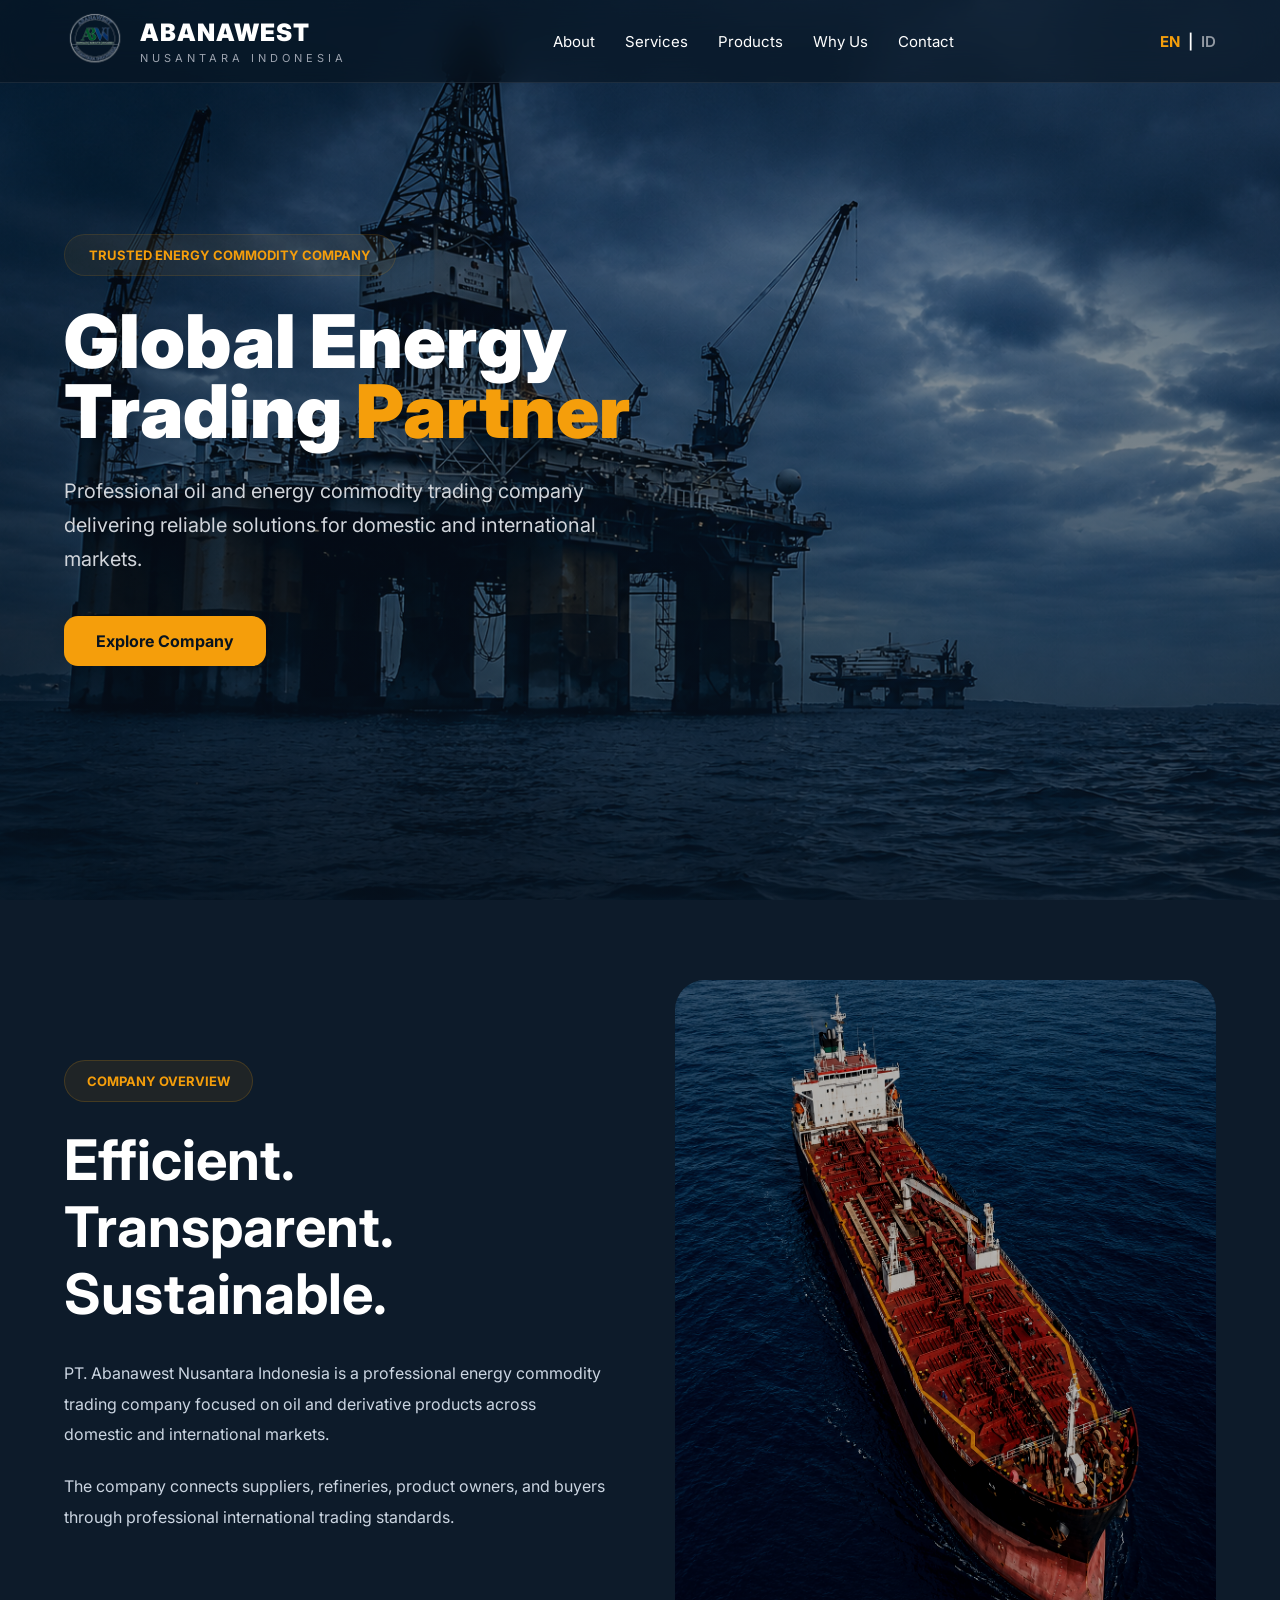
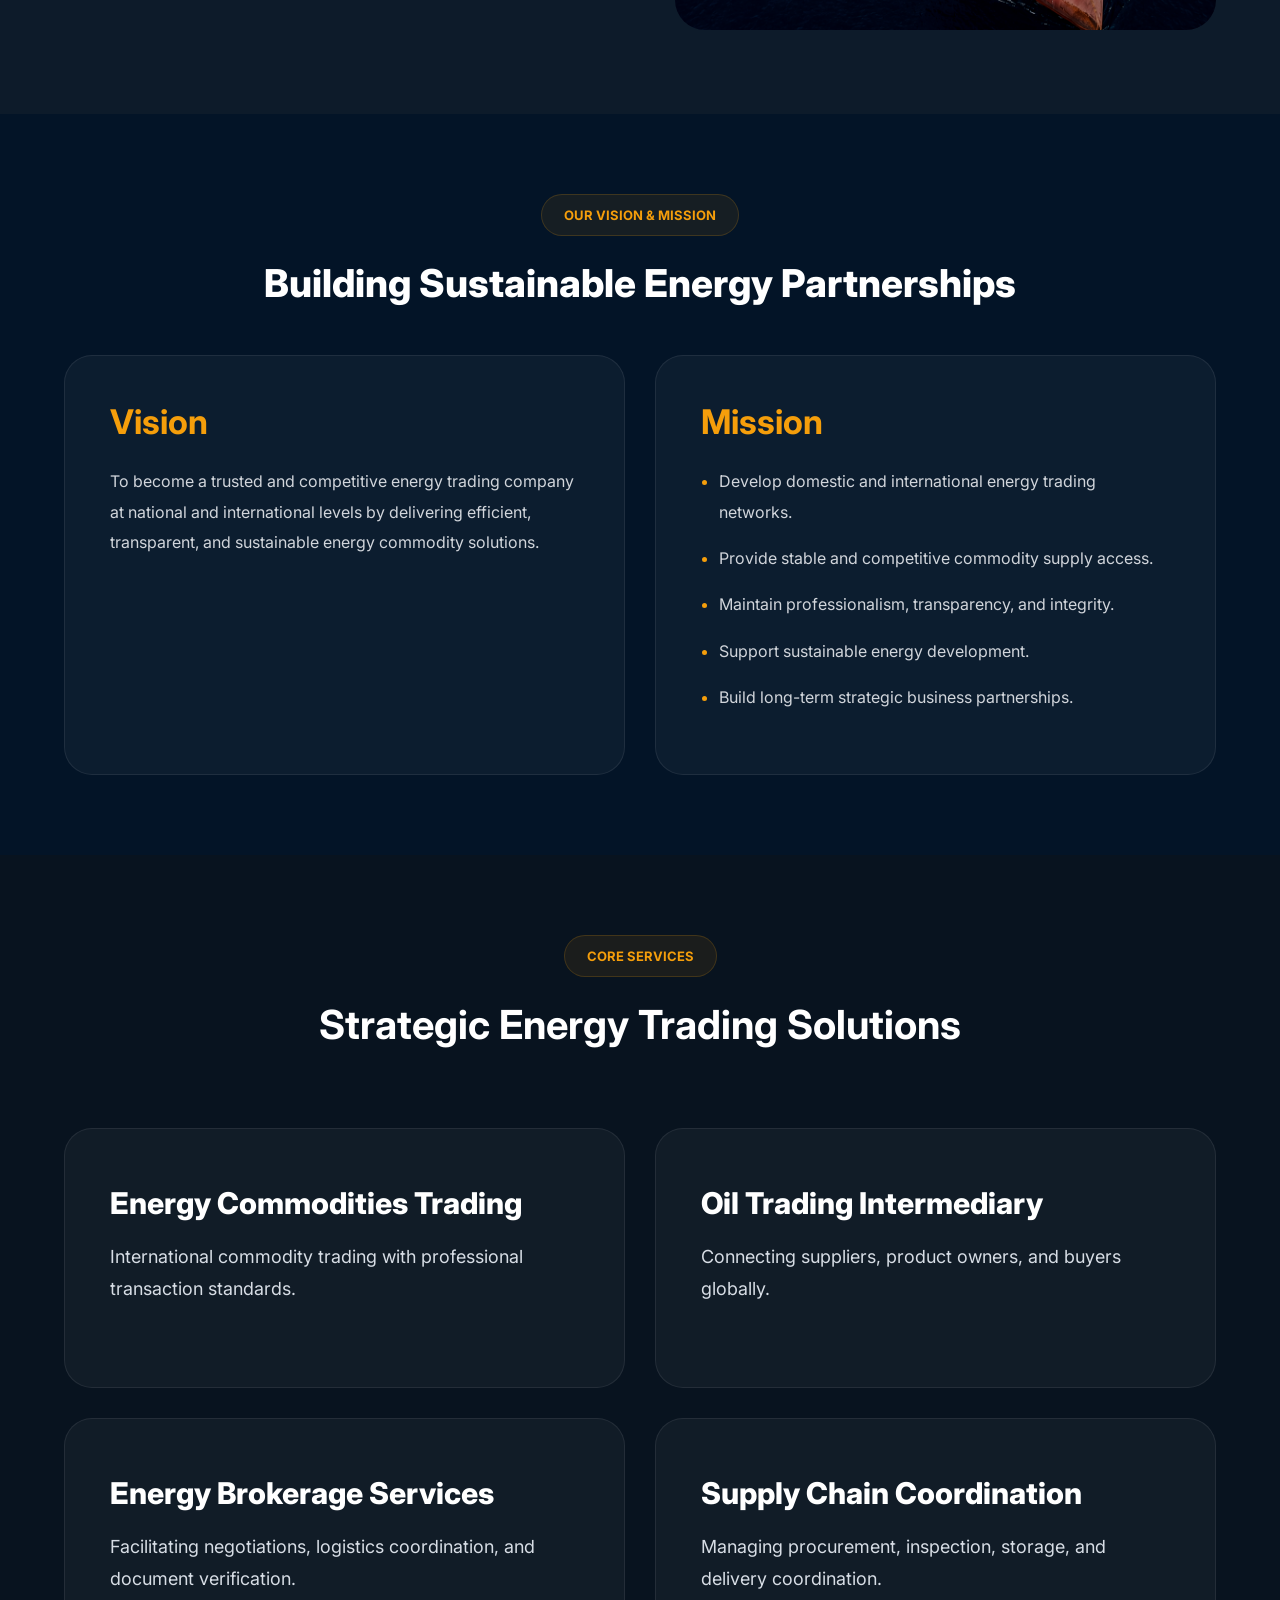
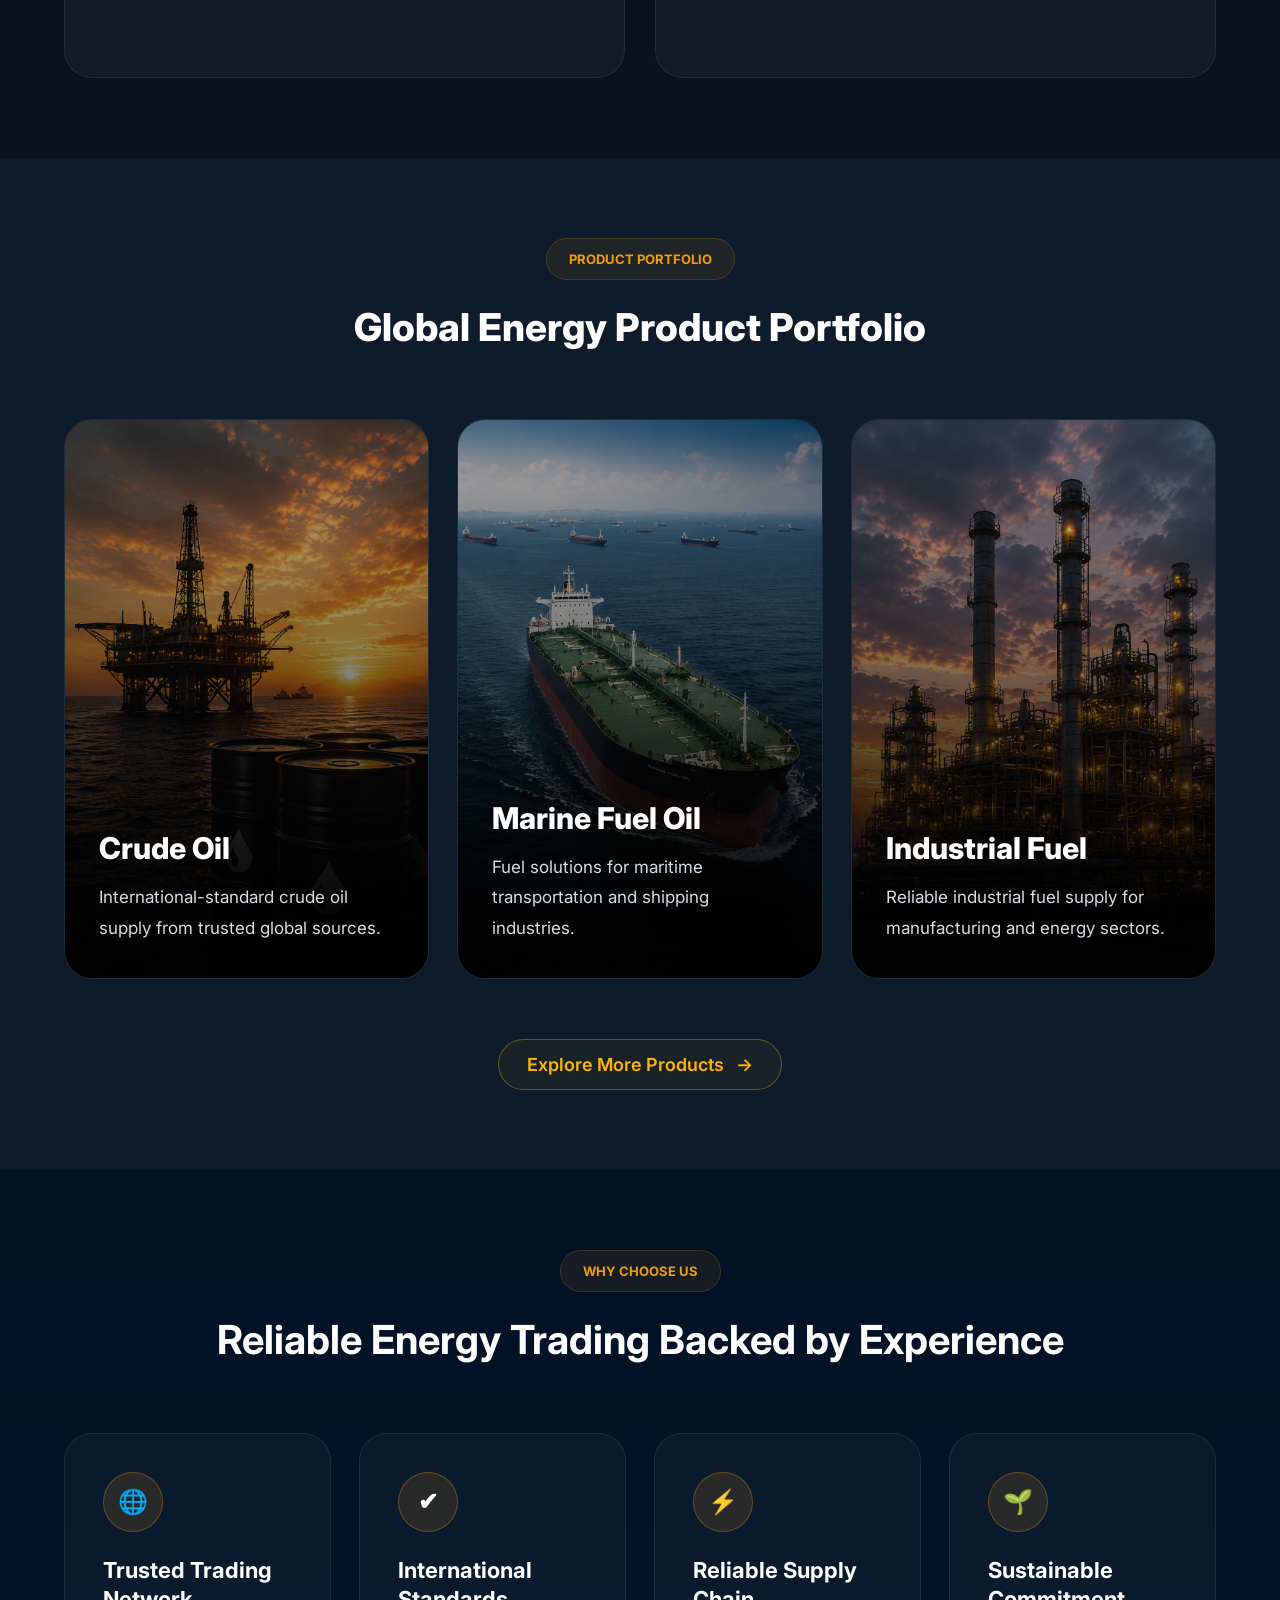
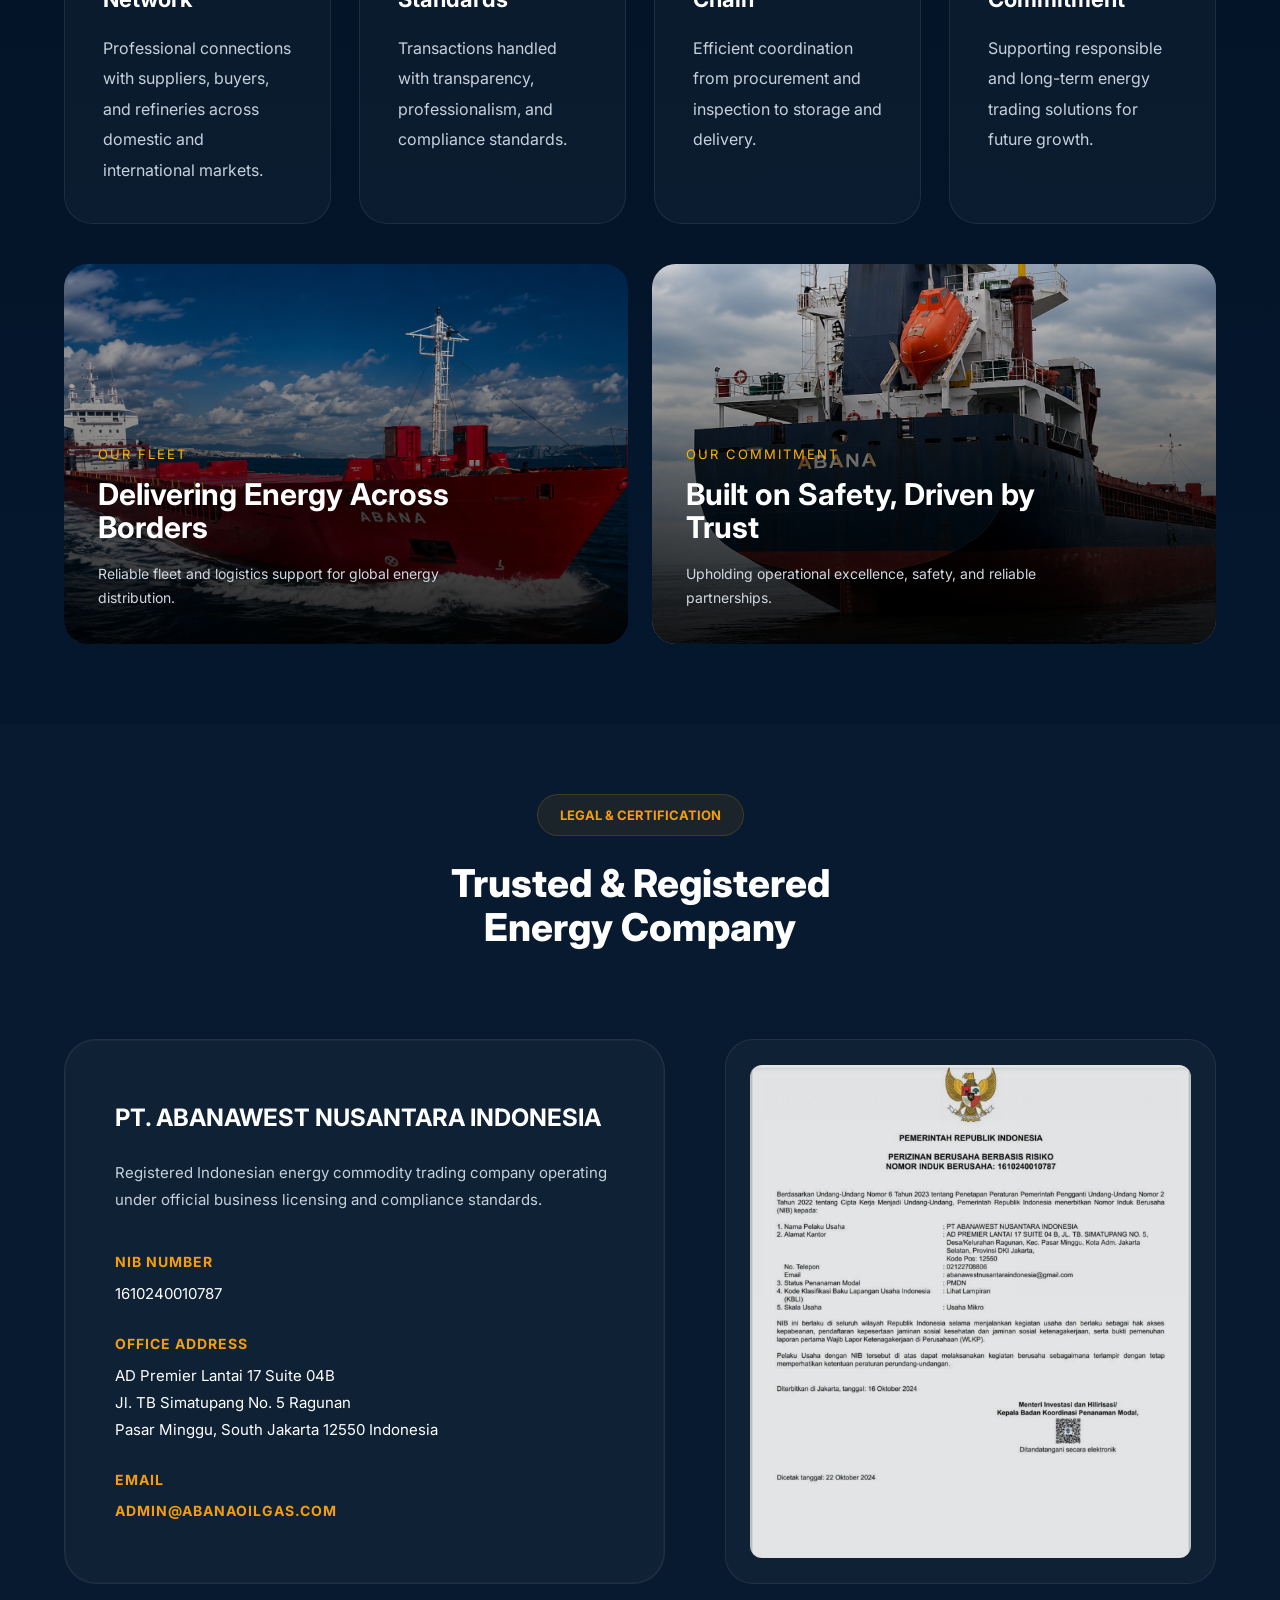
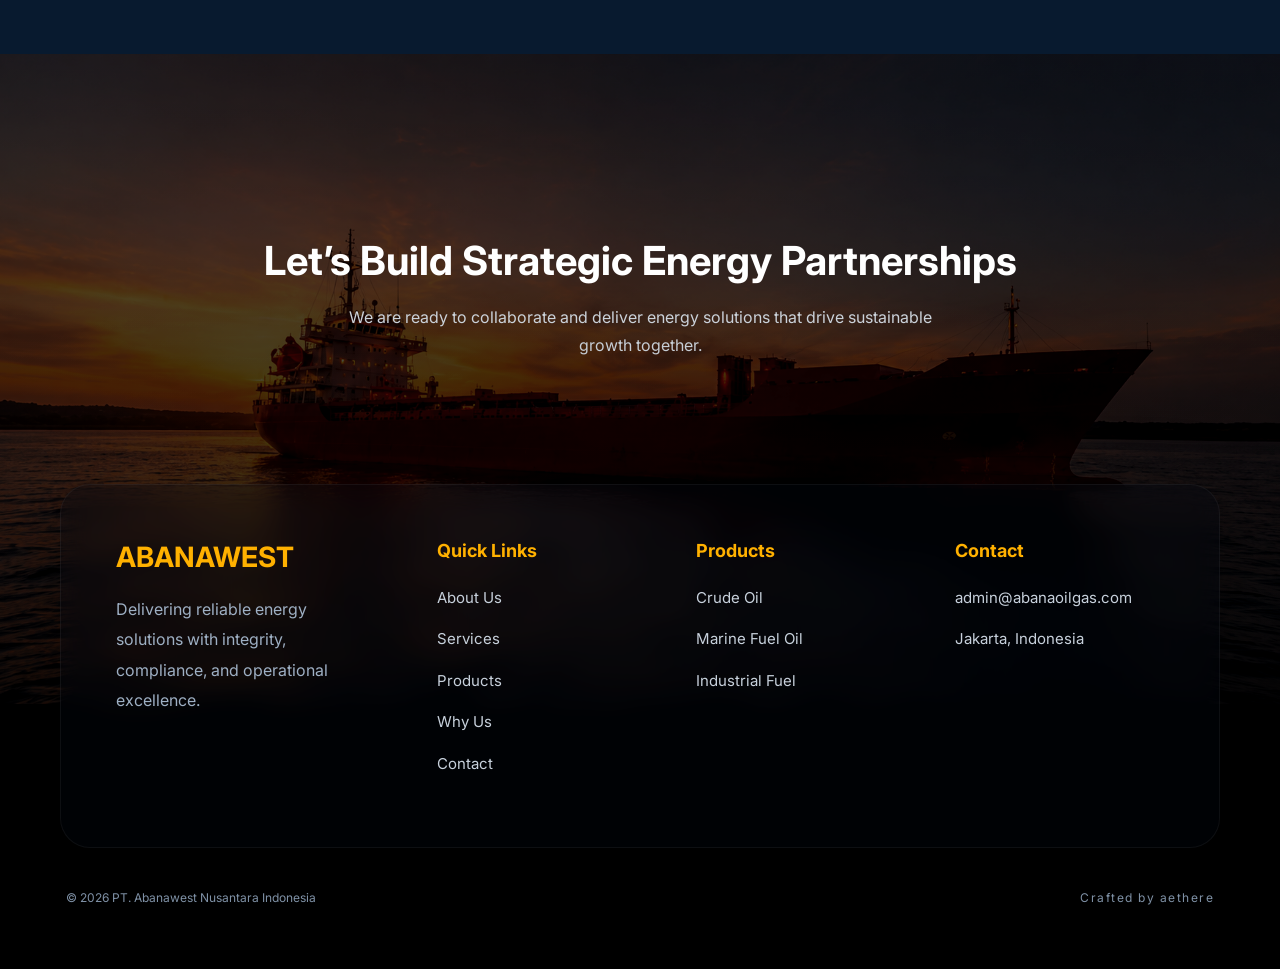
==== commit dcd98c23: "update terbaru" ====
--- a/index.html
+++ b/index.html
@@ -176,7 +176,6 @@
   </section>
 
 
-
  <!-- ========================= -->
 <!-- ABOUT -->
 <!-- ========================= -->
@@ -454,41 +453,8 @@
       </h2>
 
     </div>
-
-
+    
     <div class="products-grid">
-
-
-      <!-- B40 -->
-
-   <div class="product-card">
-
-  <img
-    src="images/b40-biodiesel.jpg"
-    alt="B40 Biodiesel"
-  >
-
-  <div class="product-overlay"></div>
-
-  <div class="product-content">
-
-    <h3 class="product-title-1">
-      Aluminium Rod
-    </h3>
-
-    <p class="product-desc-1">
-
-      Lightweight aluminium conductor solution
-  for industrial power systems and cable
-  manufacturing applications.
-
-    </p>
-
-  </div>
-
-</div>
-
-
 
       <!-- CRUDE OIL -->
 
@@ -1049,9 +1015,6 @@
           </h4>
 
           <ul>
- <li>
-            Aluminium Rod
-            </li>
             
             <li>
               Crude Oil
--- a/style.css
+++ b/style.css
@@ -635,16 +635,16 @@
     background:#0d1b2a;
   }
 
-  .products-grid{
+.products-grid{
 
     display:grid;
 
-    grid-template-columns:repeat(4,1fr);
+    grid-template-columns:repeat(3,1fr);
 
     gap:28px;
 
     margin-top:70px;
-  }
+}
 
   .product-card{
 
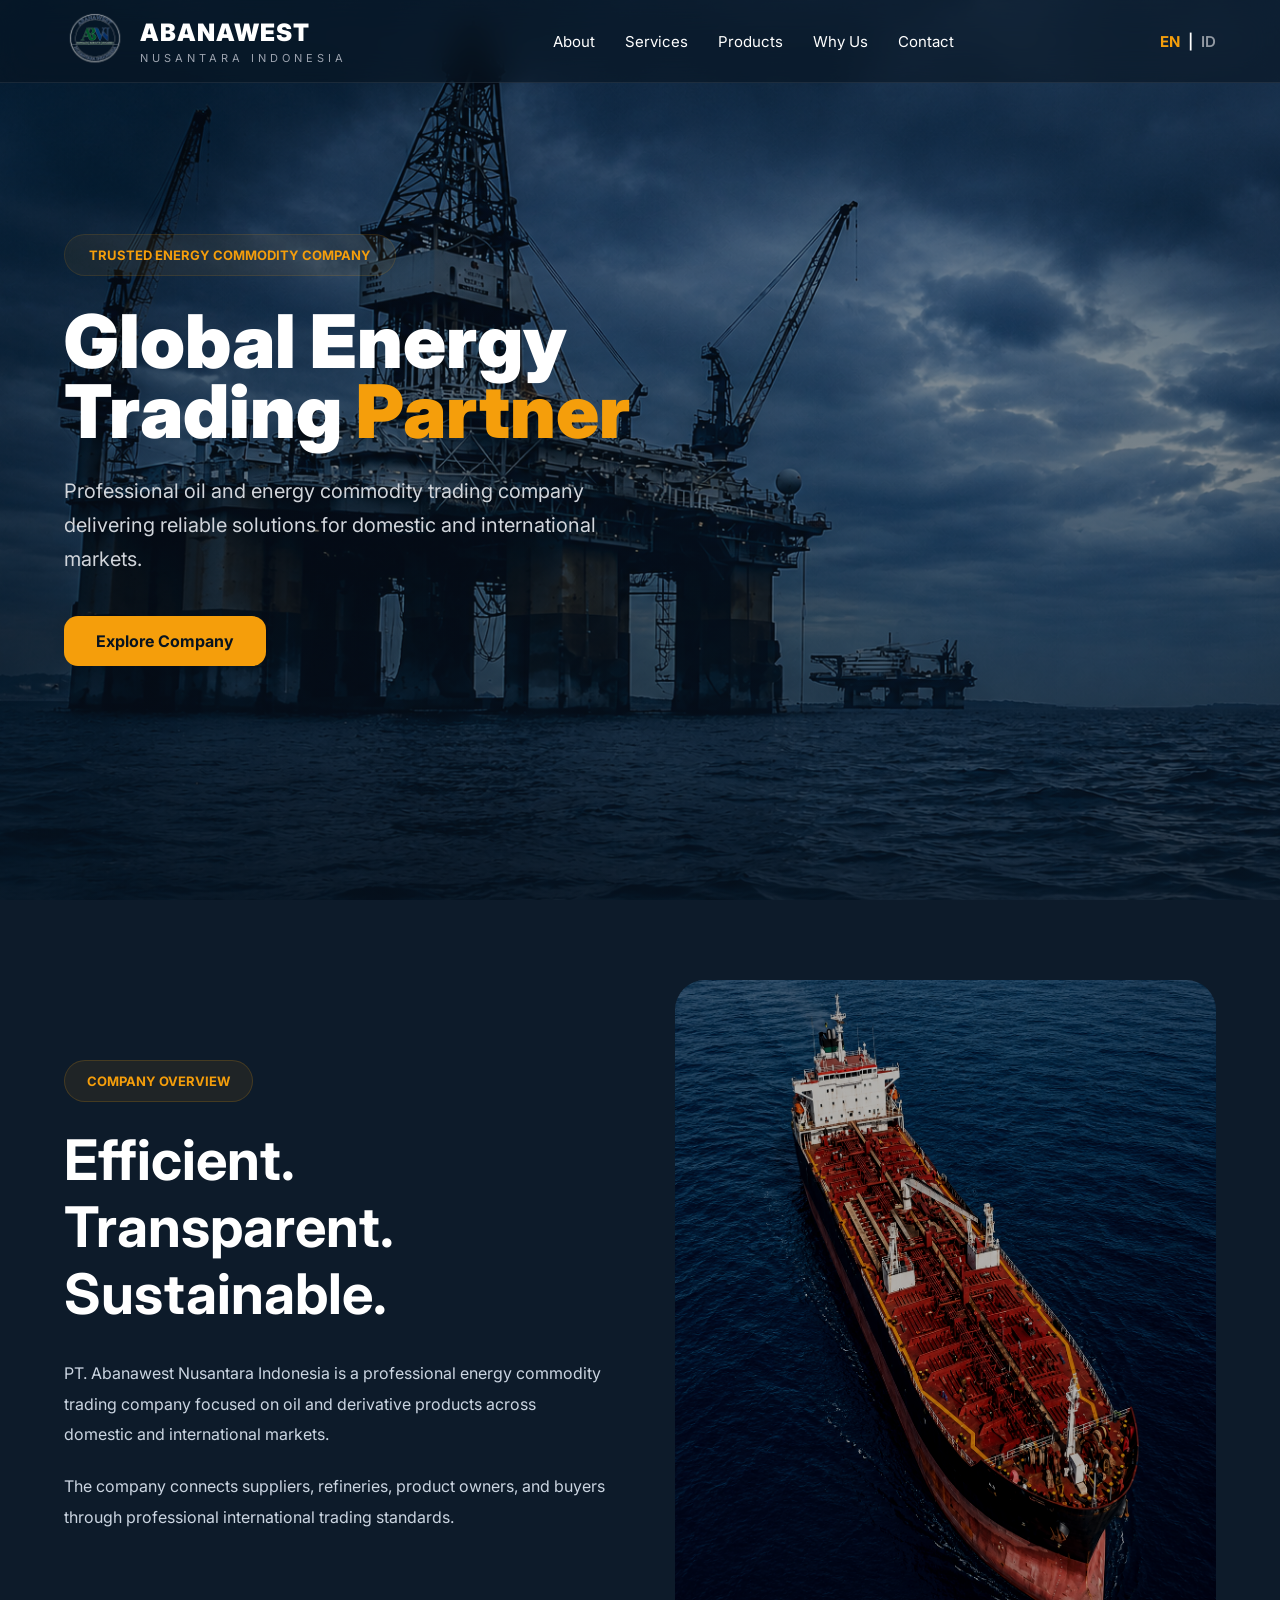
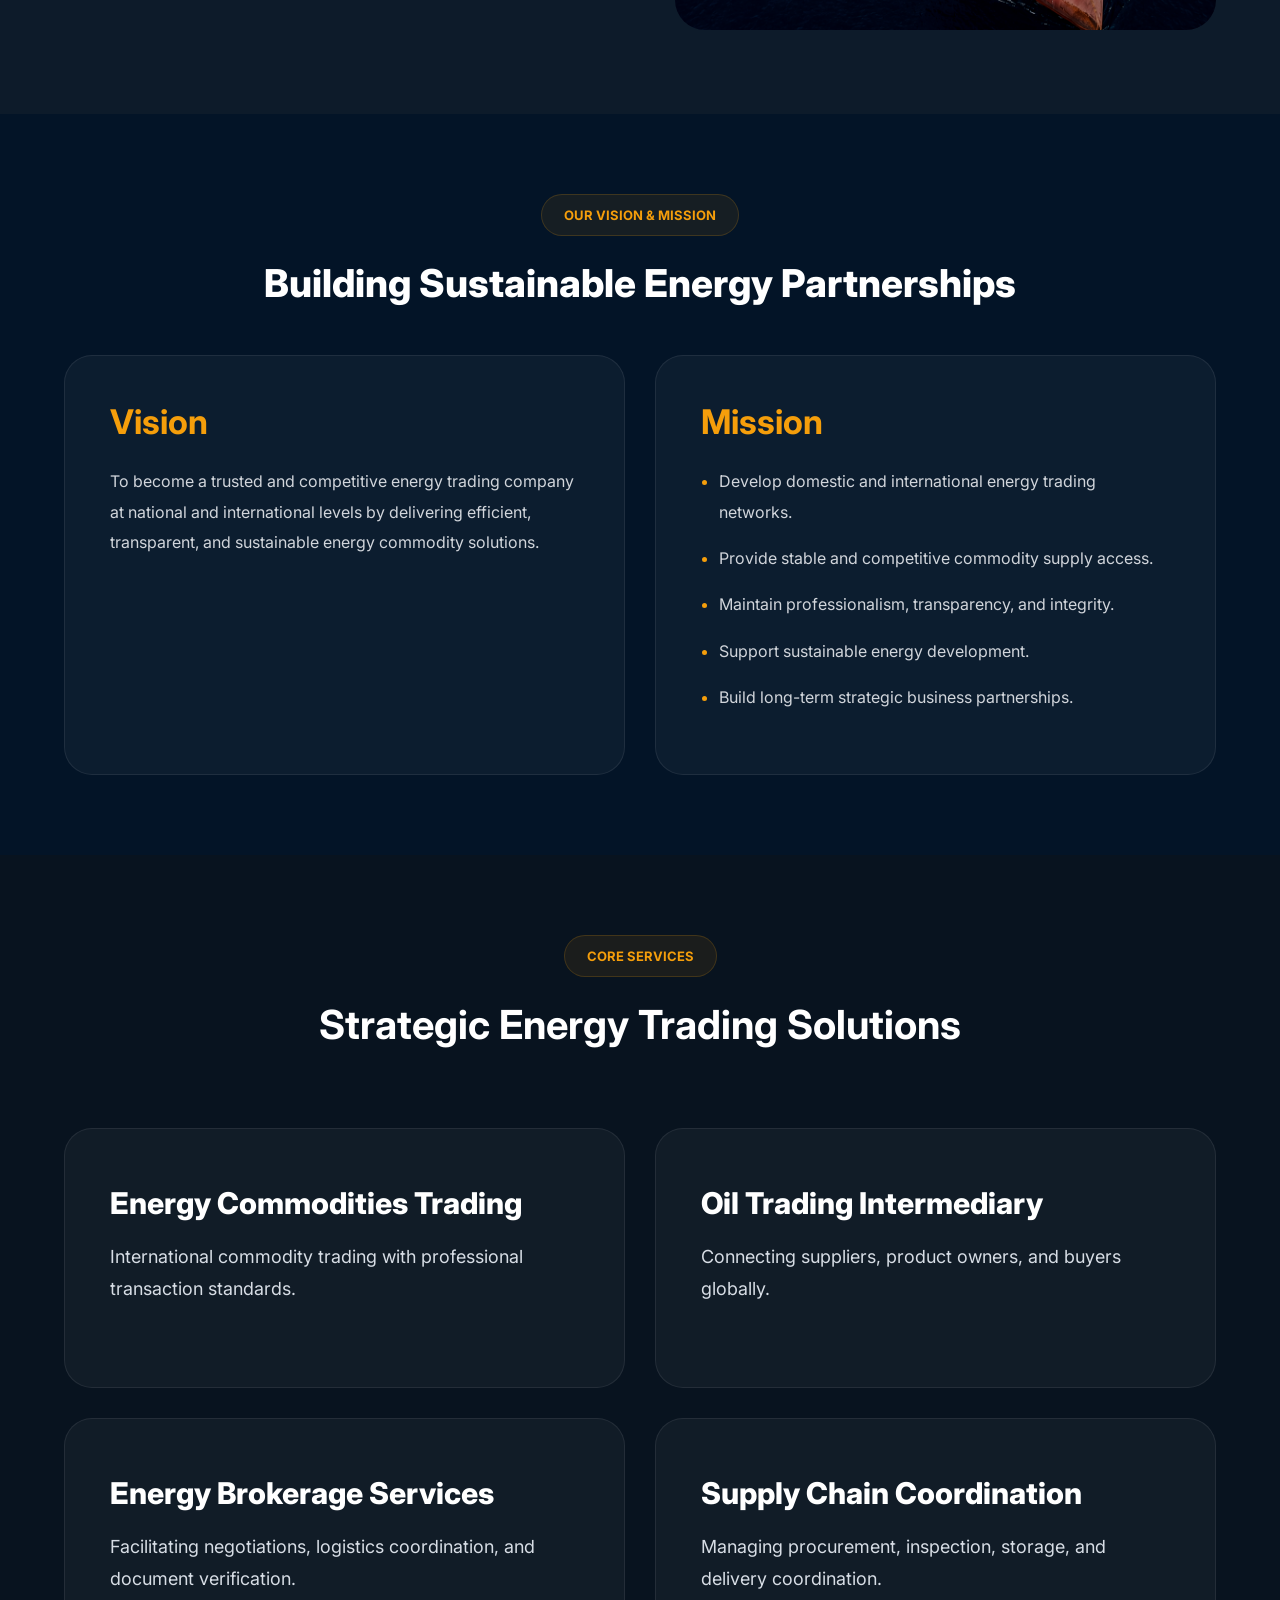
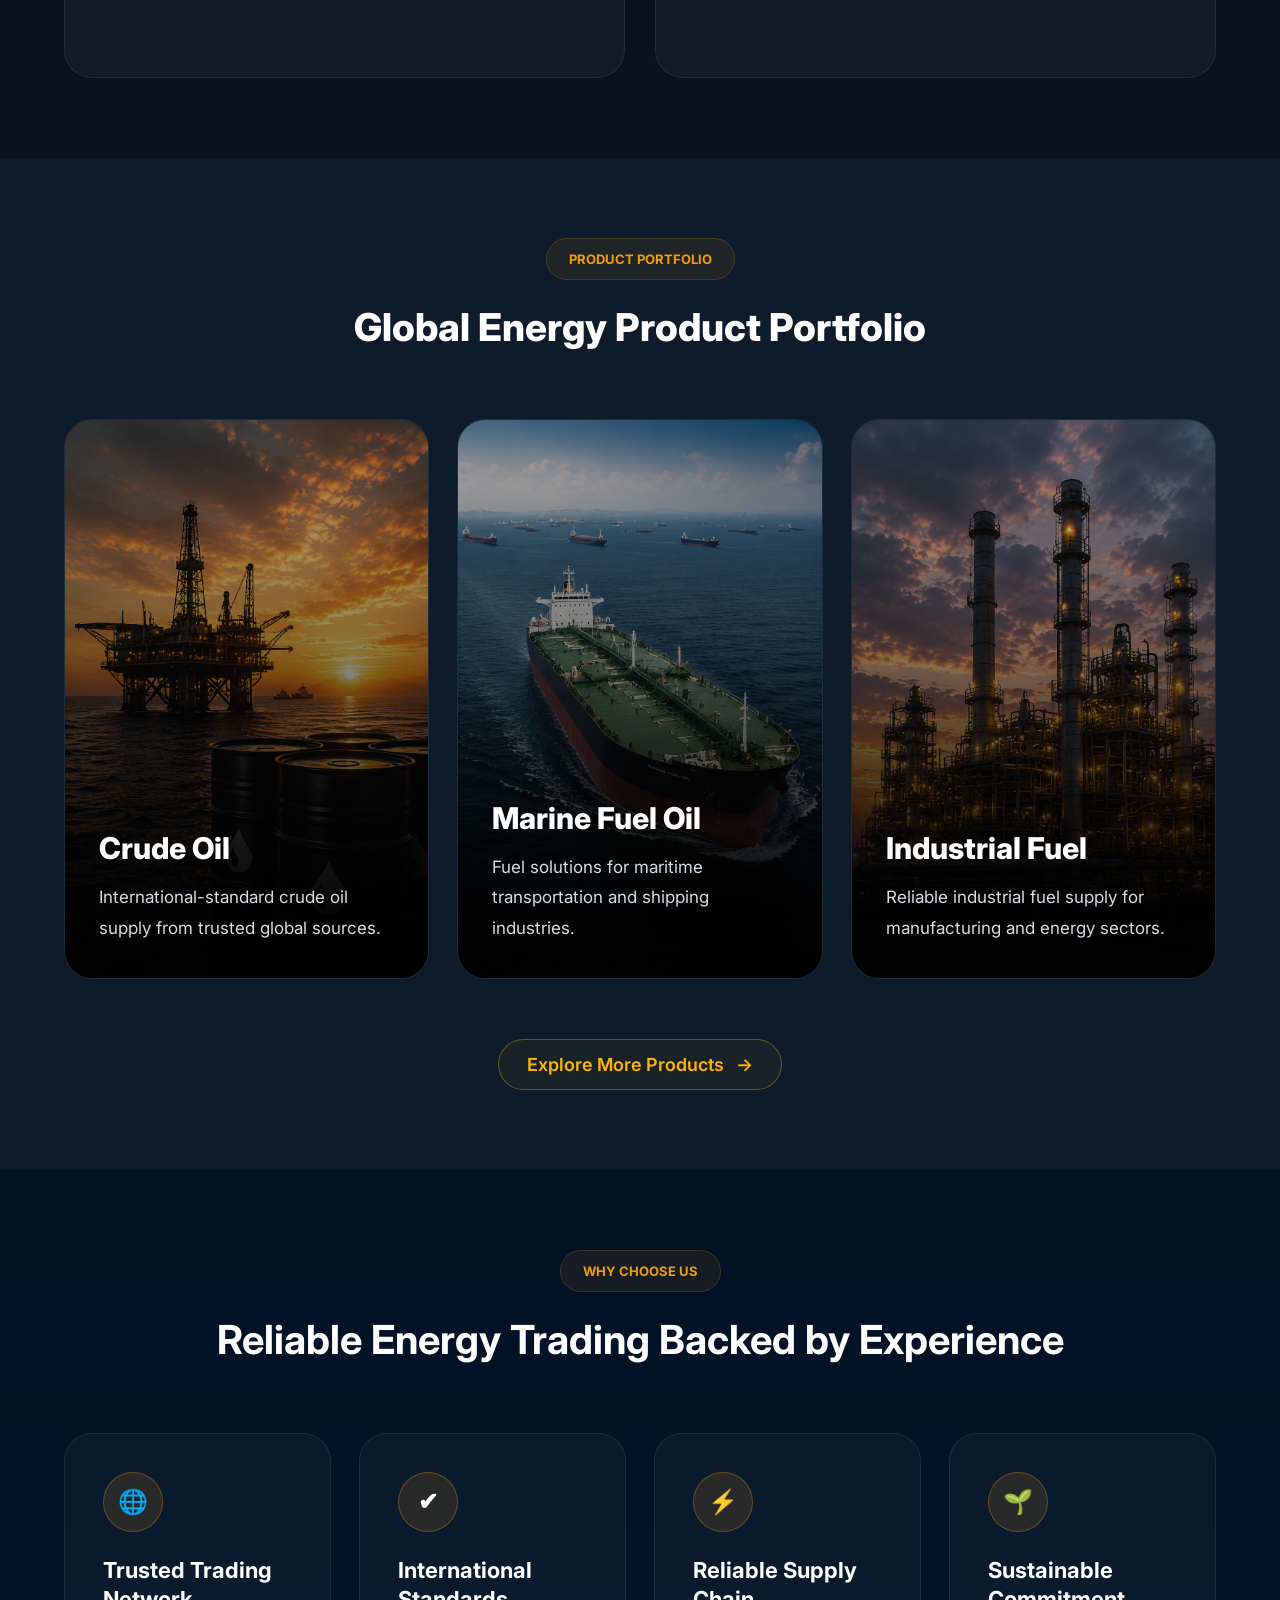
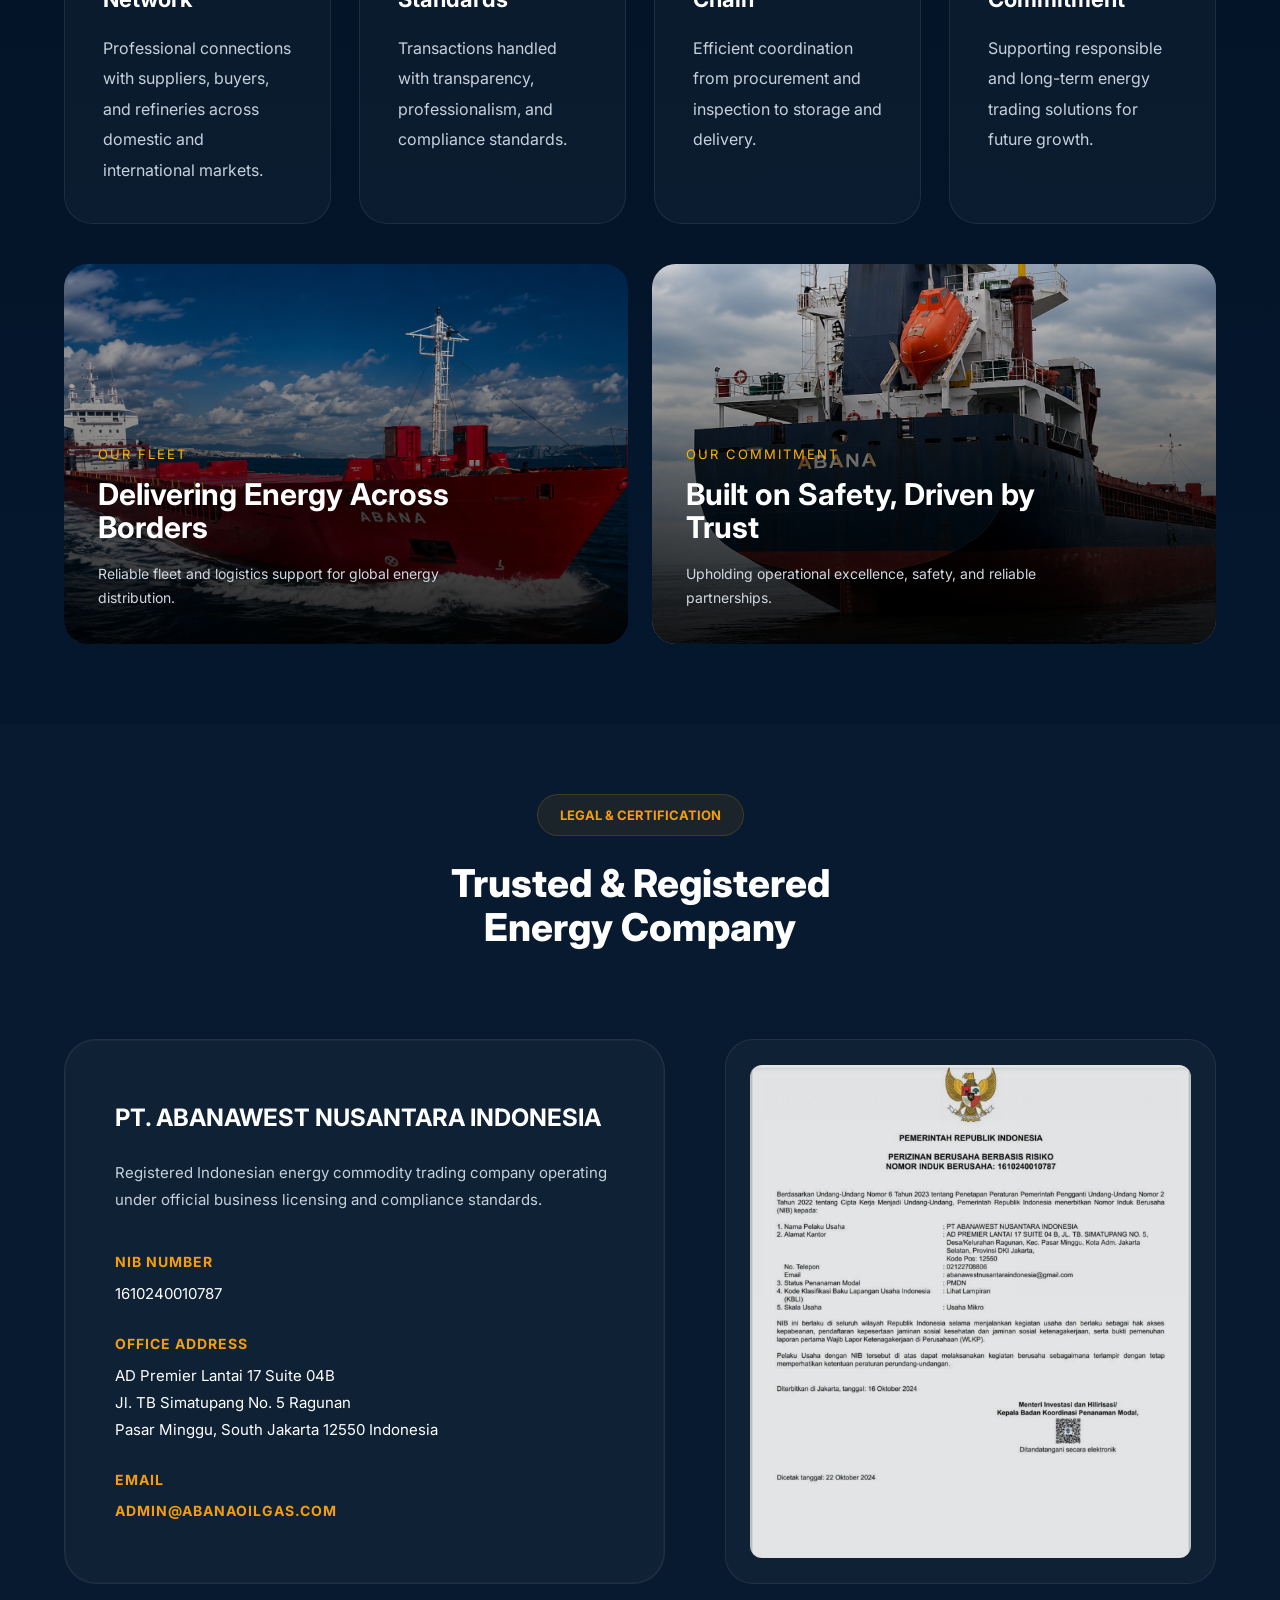
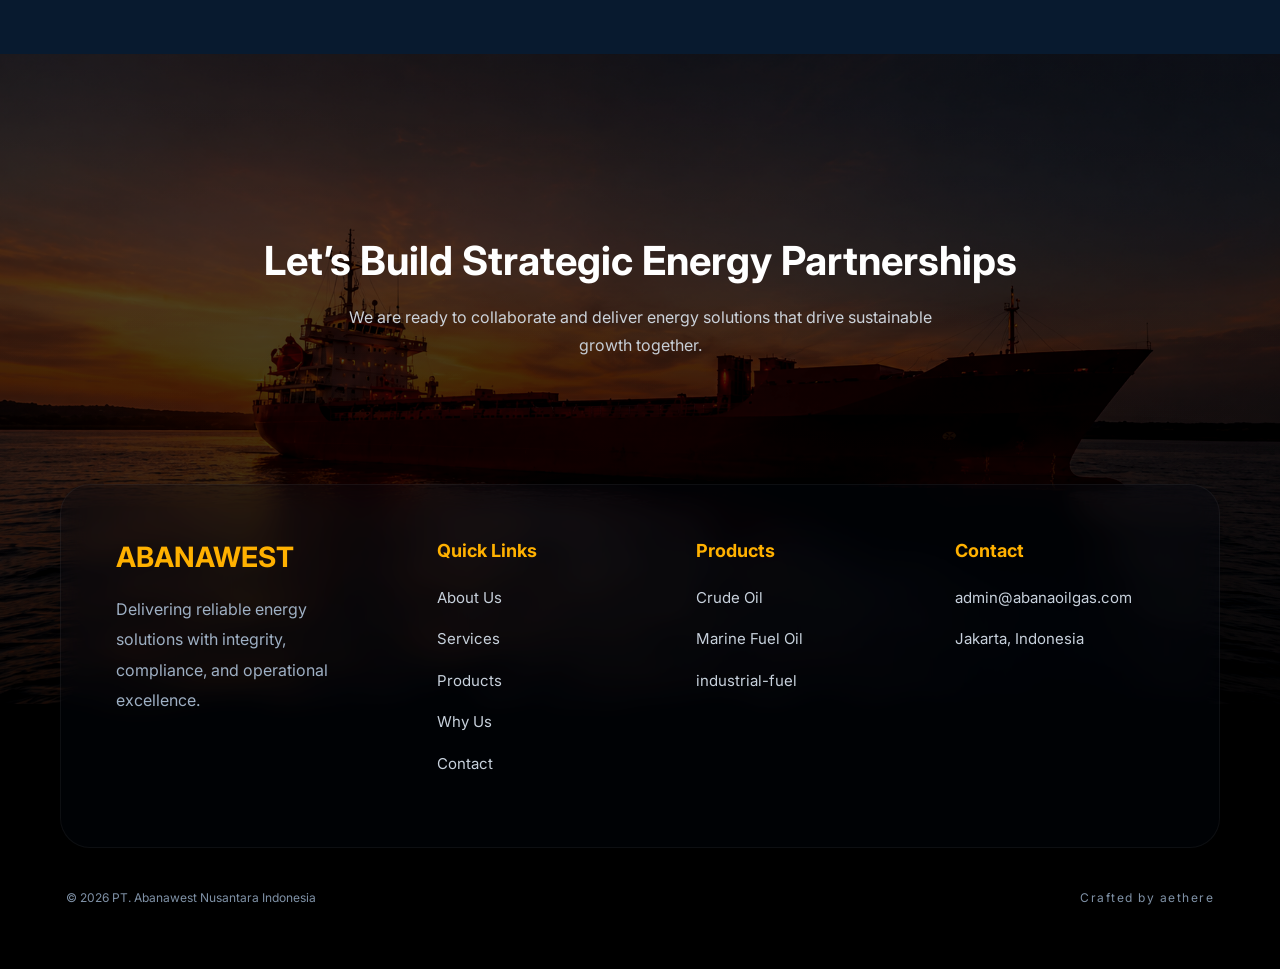
==== commit 58fe88f1: "update" ====
--- a/index.html
+++ b/index.html
@@ -1016,17 +1016,11 @@
 
           <ul>
             
-            <li>
-              Crude Oil
-            </li>
-
-            <li>
-              Marine Fuel Oil
-            </li>
-
-            <li>
-              Industrial Fuel
-            </li>
+            <li class="footer-product">Crude Oil</li>
+
+        <li class="footer-product">Marine Fuel Oil</li>
+
+          <li class="footer-product">industrial-fuel</li>
 
           </ul>
 
